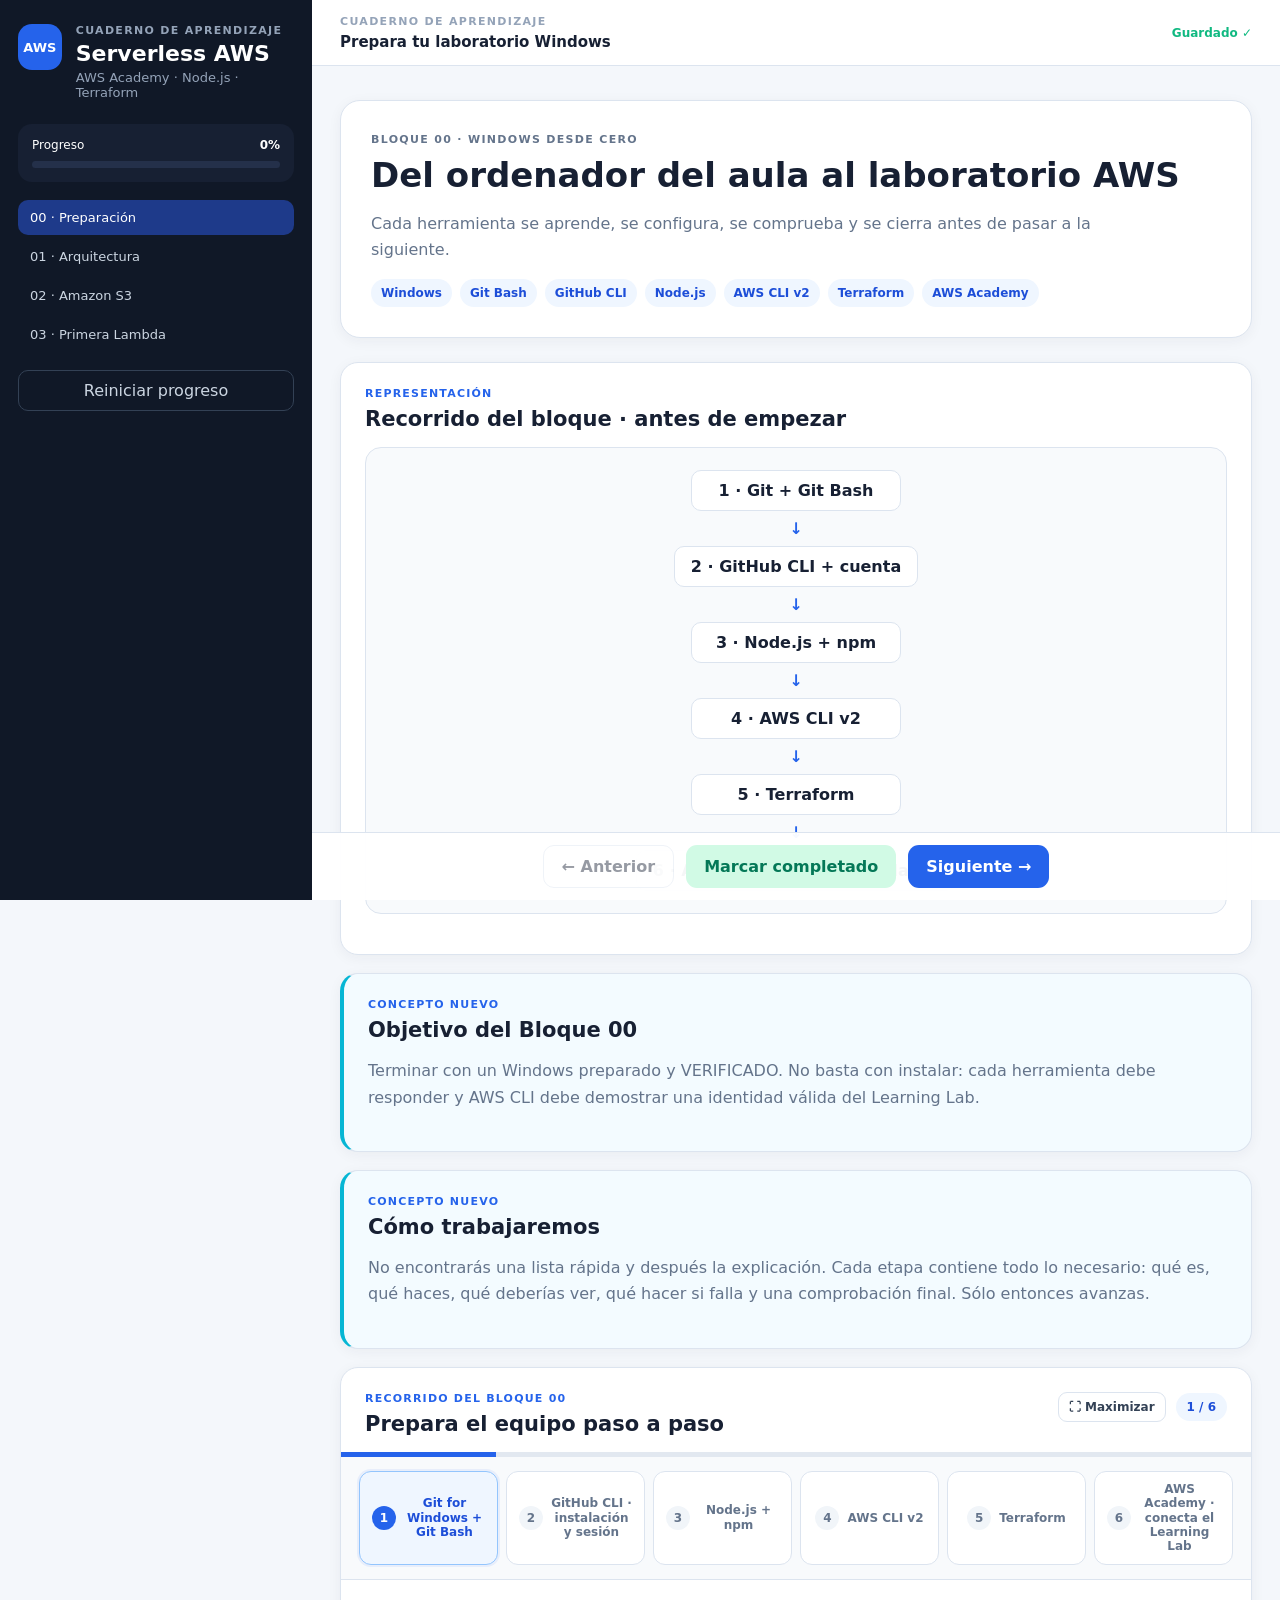
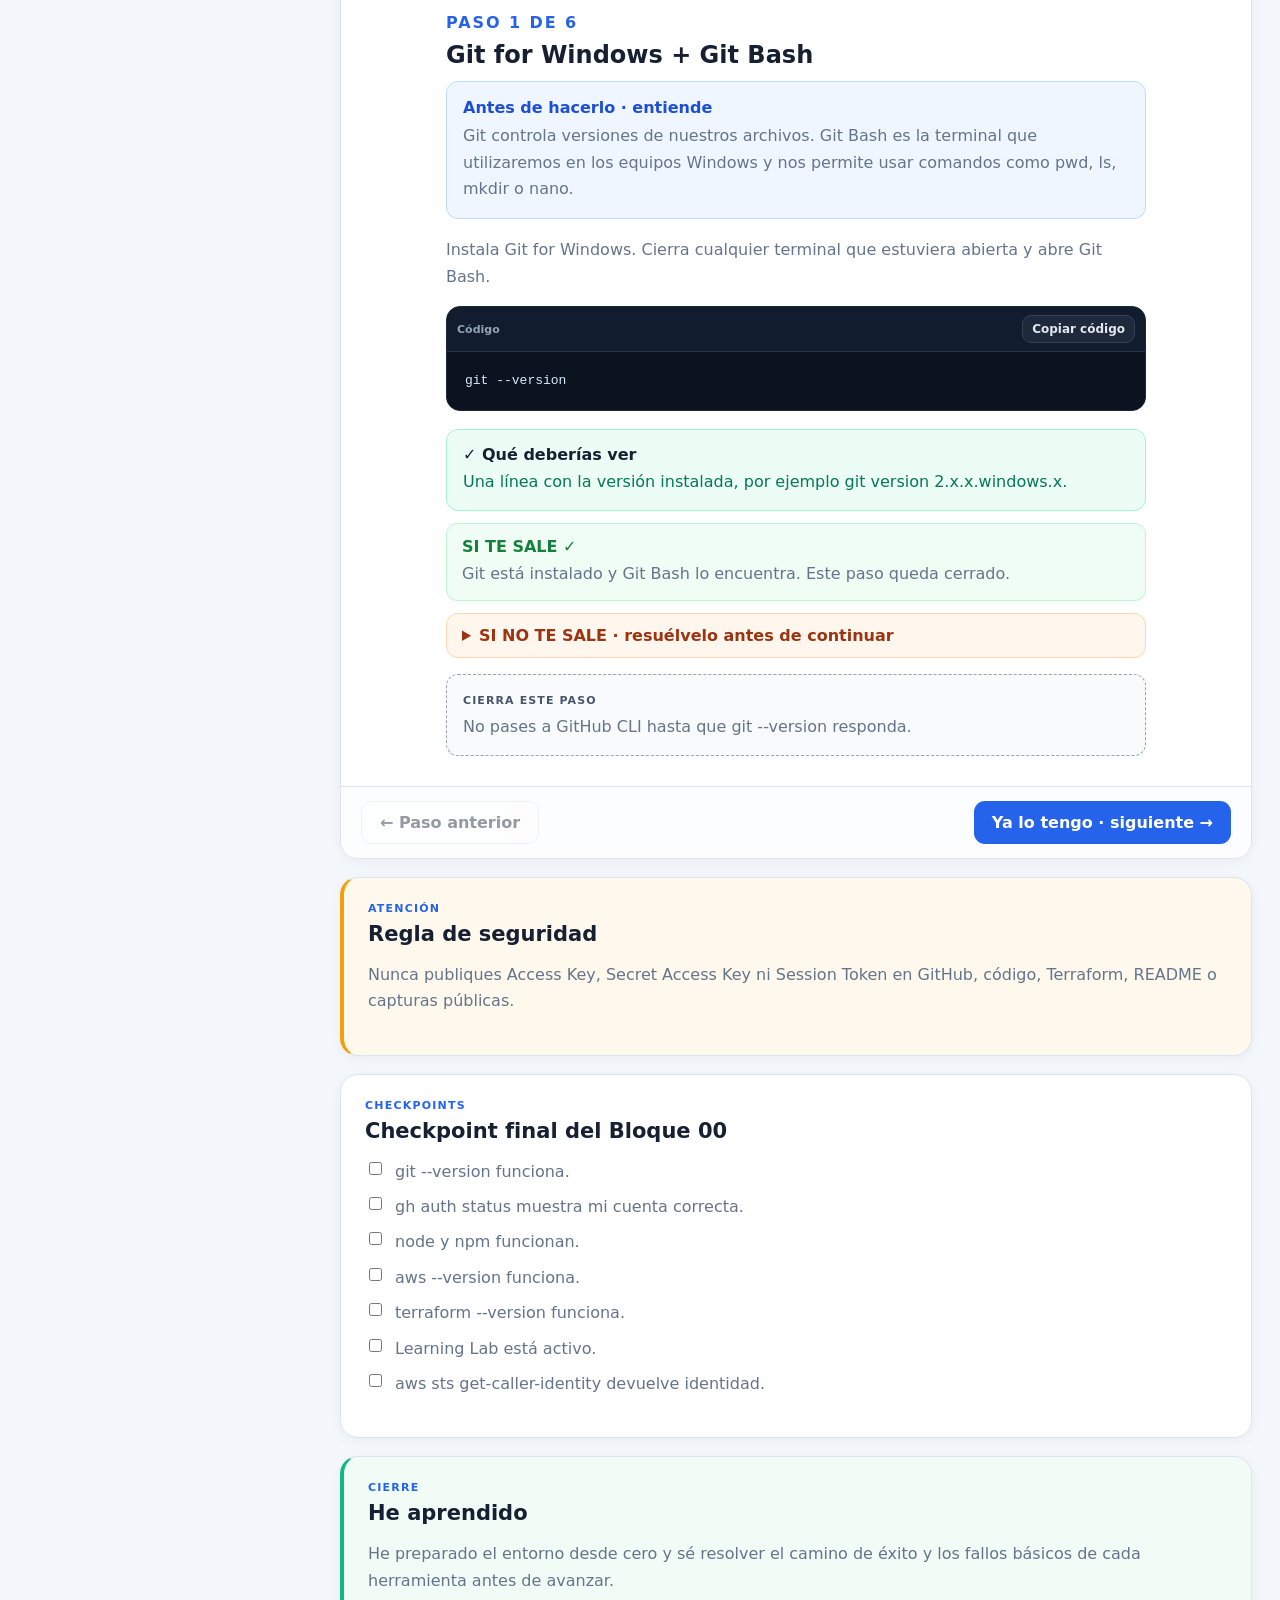
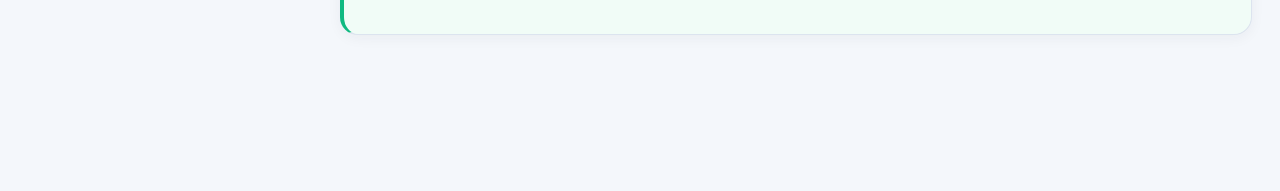
==== index.html @ bc3611fb "Carga bloque 04 API Gateway" ====
<!doctype html>
<html lang="es">
<head>
  <meta charset="utf-8">
  <meta name="viewport" content="width=device-width, initial-scale=1">
  <meta name="description" content="Cuaderno de aprendizaje AWS Serverless con AWS Academy, Node.js, AWS CLI y Terraform.">
  <title>Cuaderno AWS Serverless</title>
  <link rel="stylesheet" href="styles.css">
</head>
<body>
  <div class="app-shell">
    <aside class="sidebar" id="sidebar">
      <div class="brand">
        <div class="brand-badge">AWS</div>
        <div>
          <p class="eyebrow">CUADERNO DE APRENDIZAJE</p>
          <h1>Serverless AWS</h1>
          <p class="muted">AWS Academy · Node.js · Terraform</p>
        </div>
      </div>
      <section class="progress-card" aria-label="Progreso del cuaderno">
        <div class="progress-meta">
          <span>Progreso</span>
          <strong id="progressPercent">0%</strong>
        </div>
        <div class="progress-track">
          <div class="progress-fill" id="progressFill"></div>
        </div>
      </section>
      <nav class="lesson-nav" id="lessonNav" aria-label="Bloques del cuaderno"></nav>
      <button class="reset-btn" id="resetProgress" type="button">Reiniciar progreso</button>
    </aside>

    <div class="main-column">
      <header class="topbar">
        <button class="menu-btn" id="menuBtn" type="button" aria-label="Abrir menú">☰</button>
        <div>
          <p class="eyebrow">CUADERNO DE APRENDIZAJE</p>
          <strong id="currentTitle">Inicio</strong>
        </div>
        <span class="saved-state" id="savedState">Guardado ✓</span>
      </header>

      <main id="content" class="content" tabindex="-1"></main>

      <footer class="bottom-nav">
        <button id="prevBtn" class="btn secondary" type="button">← Anterior</button>
        <button id="completeBtn" class="btn success" type="button">✓ Completado</button>
        <button id="nextBtn" class="btn primary" type="button">Siguiente →</button>
      </footer>
    </div>
  </div>

  <div class="overlay" id="overlay" hidden></div>
  <script src="lessons/00-preparacion.js"></script>
  <script src="lessons/01-arquitectura.js"></script>
  <script src="lessons/02-s3.js"></script>
  <script src="lessons/03-lambda.js"></script>
  <script src="lessons/04-api-gateway.js"></script>
  <script src="data.js"></script>
  <script src="app.js"></script>
</body>
</html>
---- styles.css ----
:root{
  --primary:#2563EB;--secondary:#06B6D4;--success:#10B981;--warning:#F59E0B;
  --danger:#EF4444;--background:#F4F7FB;--surface:#FFFFFF;--sidebar:#101827;
  --sidebar-secondary:#172033;--text:#172033;--text-secondary:#64748B;
  --border:#DCE4EF;--code:#0B1220;--shadow:0 3px 14px rgba(30,41,59,.05);
}
*{box-sizing:border-box}
html{scroll-behavior:smooth}
body{margin:0;font-family:Inter,system-ui,-apple-system,BlinkMacSystemFont,"Segoe UI",sans-serif;background:var(--background);color:var(--text)}
button,input,select,textarea{font:inherit}
button:focus-visible,a:focus-visible{outline:3px solid rgba(37,99,235,.35);outline-offset:2px}
.app-shell{min-height:100vh;display:grid;grid-template-columns:312px 1fr}
.sidebar{position:fixed;inset:0 auto 0 0;width:312px;background:var(--sidebar);color:#fff;padding:24px 18px;overflow:auto;z-index:20}
.brand{display:flex;gap:14px;align-items:flex-start;margin-bottom:24px}
.brand-badge{width:46px;height:46px;border-radius:14px;background:var(--primary);display:grid;place-items:center;font-size:13px;font-weight:800}
.brand h1{font-size:22px;margin:2px 0 4px}
.eyebrow{margin:0 0 4px;font-size:11px;font-weight:800;letter-spacing:.12em;color:#94A3B8}
.muted{color:#94A3B8;font-size:13px;margin:0}
.progress-card{background:var(--sidebar-secondary);padding:14px;border-radius:14px;margin-bottom:18px}
.progress-meta{display:flex;justify-content:space-between;font-size:12px;margin-bottom:9px}
.progress-track{height:7px;background:#24304A;border-radius:999px;overflow:hidden}
.progress-fill{height:100%;width:0;background:var(--secondary);transition:width .2s ease}
.lesson-nav{display:grid;gap:4px}
.nav-item{border:0;background:transparent;color:#CBD5E1;text-align:left;width:100%;border-radius:10px;padding:10px 12px;cursor:pointer;font-size:13px}
.nav-item:hover{background:#17233A;color:#fff}
.nav-item.active{background:#1E3A8A;color:#fff}
.nav-item.completed::before{content:"✓ ";color:#6EE7B7;font-weight:800}
.reset-btn{width:100%;margin-top:18px;padding:10px;border-radius:10px;border:1px solid #334155;background:transparent;color:#CBD5E1;cursor:pointer}
.main-column{grid-column:2;min-width:0;padding-bottom:78px}
.topbar{position:sticky;top:0;z-index:10;height:66px;background:rgba(255,255,255,.94);backdrop-filter:blur(10px);border-bottom:1px solid var(--border);display:flex;align-items:center;justify-content:space-between;padding:0 28px}
.topbar strong{font-size:15px}.saved-state{font-size:12px;color:var(--success);font-weight:700}.menu-btn{display:none;border:0;background:transparent;font-size:24px}
.content{max-width:1040px;margin:0 auto;padding:34px 28px 60px}
.hero{background:var(--surface);border:1px solid var(--border);border-radius:20px;padding:30px;box-shadow:var(--shadow);margin-bottom:24px}
.hero h2{font-size:34px;line-height:1.1;margin:8px 0 12px}.hero p{max-width:760px;color:var(--text-secondary);line-height:1.65}
.chips{display:flex;gap:8px;flex-wrap:wrap;margin-top:16px}.chip{font-size:12px;font-weight:700;padding:7px 10px;border-radius:999px;background:#EFF6FF;color:#1D4ED8}
.grid{display:grid;grid-template-columns:repeat(2,minmax(0,1fr));gap:18px;margin:18px 0}
.card{background:var(--surface);border:1px solid var(--border);border-radius:18px;padding:24px;box-shadow:var(--shadow);margin:18px 0}
.card h3{margin:4px 0 12px;font-size:21px}.card p,.card li{color:var(--text-secondary);line-height:1.65}
.label{display:block;margin-bottom:7px;font-size:11px;letter-spacing:.11em;font-weight:800;color:var(--primary)}
.card.concept{border-left:4px solid var(--secondary);background:#F3FBFF}.card.warning{border-left:4px solid var(--warning);background:#FFF9ED}.card.success{border-left:4px solid var(--success);background:#F1FCF7}
.card.dark{background:var(--code);color:#DBEAFE;border-color:#1E293B}.card.dark p,.card.dark li{color:#CBD5E1}
.flow{display:grid;gap:8px;place-items:center;background:#F8FAFC;border:1px solid var(--border);border-radius:16px;padding:22px;margin:16px 0;text-align:center}
.flow-box{background:white;border:1px solid var(--border);padding:10px 16px;border-radius:10px;font-weight:700;min-width:210px}.flow-arrow{color:var(--primary);font-weight:900}
pre{margin:12px 0 0;padding:18px;border-radius:14px;background:var(--code);color:#DBEAFE;overflow-x:auto;font:13px/1.65 ui-monospace,SFMono-Regular,Menlo,Monaco,Consolas,monospace}
code{font-family:ui-monospace,SFMono-Regular,Menlo,Monaco,Consolas,monospace}
.table-wrap{overflow-x:auto}table{width:100%;border-collapse:collapse;background:#fff}th,td{padding:12px 14px;border-bottom:1px solid var(--border);text-align:left;font-size:14px}th{background:#F8FAFC}
.checklist{display:grid;gap:9px;padding:0;list-style:none}.checklist label{display:flex;gap:10px;align-items:flex-start;cursor:pointer}
.quiz-option{width:100%;text-align:left;border:1px solid var(--border);background:white;border-radius:12px;padding:12px 14px;margin:6px 0;cursor:pointer}
.quiz-option.correct{border-color:var(--success);background:#ECFDF5}.quiz-option.incorrect{border-color:var(--danger);background:#FEF2F2}.quiz-feedback{margin-top:10px;font-size:14px;font-weight:700}
.bottom-nav{position:fixed;left:312px;right:0;bottom:0;z-index:12;background:rgba(255,255,255,.96);border-top:1px solid var(--border);padding:12px 28px;display:flex;justify-content:center;gap:12px}
.btn{border:0;border-radius:11px;padding:11px 18px;font-weight:800;cursor:pointer}.btn.primary{background:var(--primary);color:white}.btn.secondary{background:white;border:1px solid var(--border);color:var(--text)}.btn.success{background:#D1FAE5;color:#047857}.btn:disabled{opacity:.45;cursor:not-allowed}
.overlay{position:fixed;inset:0;background:rgba(15,23,42,.45);z-index:15}
@media (max-width:900px){.app-shell{display:block}.sidebar{transform:translateX(-100%);transition:transform .2s ease}.sidebar.open{transform:translateX(0)}.main-column{padding-left:0}.menu-btn{display:block}.bottom-nav{left:0}.grid{grid-template-columns:1fr}}
@media (max-width:600px){.content{padding:24px 16px 74px}.topbar{padding:0 16px}.hero{padding:22px}.hero h2{font-size:28px}.card{padding:20px}.bottom-nav{padding:10px;gap:8px}.btn{padding:10px 12px;font-size:13px}}
.steps-list{list-style:none;padding:0;margin:18px 0 0;display:grid;gap:14px}
.steps-list li{display:grid;grid-template-columns:36px 1fr;gap:12px;align-items:start;padding:14px;border:1px solid var(--border);border-radius:13px;background:#F8FAFC}
.step-number{width:30px;height:30px;border-radius:50%;display:grid;place-items:center;background:#DBEAFE;color:#1D4ED8;font-weight:900}
.steps-list strong{display:block;margin:3px 0 5px}
.steps-list p{margin:0!important}

.tabs-card{padding-bottom:20px}
.tab-list{display:flex;gap:8px;overflow-x:auto;padding:4px 0 12px;border-bottom:1px solid var(--border);scrollbar-width:thin}
.tab-btn{white-space:nowrap;border:1px solid var(--border);background:#F8FAFC;color:var(--text-secondary);border-radius:10px;padding:9px 13px;font-weight:800;font-size:13px;cursor:pointer}
.tab-btn.active{background:#DBEAFE;border-color:#93C5FD;color:#1D4ED8}
.tab-panel{padding-top:14px}
.tab-content{display:none}
.tab-content.active{display:block}
.inline-note{margin-top:14px;padding:13px 15px;border-radius:11px;background:#FFF7ED;border:1px solid #FED7AA;color:#9A3412;font-size:14px;line-height:1.55}

.wizard-card{overflow:hidden;padding:0}
.wizard-head{display:flex;justify-content:space-between;align-items:flex-start;gap:20px;padding:24px 24px 16px}
.wizard-head h3{margin-bottom:0}.wizard-head>strong{background:#EFF6FF;color:#1D4ED8;border-radius:999px;padding:7px 11px;font-size:12px;white-space:nowrap}
.wizard-progress{height:5px;background:#E2E8F0}.wizard-progress span{display:block;height:100%;background:var(--primary);transition:width .2s ease}
.wizard-stage{display:grid;grid-template-columns:62px 1fr;min-height:330px}
.wizard-rail{background:#F8FAFC;border-right:1px solid var(--border);padding:20px 0;display:flex;flex-direction:column;align-items:center;gap:10px}
.wizard-dot{width:32px;height:32px;border-radius:50%;border:1px solid #CBD5E1;background:white;color:#64748B;font-weight:900;cursor:pointer}
.wizard-dot.active{background:var(--primary);border-color:var(--primary);color:white;box-shadow:0 0 0 4px #DBEAFE}
.wizard-dot.done{background:#D1FAE5;border-color:#6EE7B7;color:#047857}
.wizard-main{padding:30px;max-width:760px}.wizard-kicker{margin:0 0 5px!important;font-size:11px;font-weight:900;letter-spacing:.12em;color:var(--primary)!important}
.wizard-main h4{font-size:24px;margin:0 0 12px}.wizard-main>p{font-size:16px}
.expected-box{margin-top:18px;padding:15px 16px;border:1px solid #A7F3D0;background:#ECFDF5;border-radius:12px}.expected-box p{margin:5px 0 0!important;color:#047857!important}
.help-box{margin-top:12px;border:1px solid #FED7AA;background:#FFF7ED;border-radius:12px;padding:12px 15px}.help-box summary{cursor:pointer;font-weight:800;color:#9A3412}.help-box p{margin-bottom:0!important}
.wizard-actions{border-top:1px solid var(--border);padding:14px 20px;display:flex;justify-content:space-between;gap:12px;background:#FCFDFE}
@media(max-width:600px){.wizard-stage{grid-template-columns:1fr}.wizard-rail{border-right:0;border-bottom:1px solid var(--border);flex-direction:row;overflow-x:auto;padding:12px}.wizard-main{padding:22px}.wizard-actions{flex-wrap:wrap}}

.learn-box{margin-bottom:18px;padding:16px;border-radius:12px;background:#EFF6FF;border:1px solid #BFDBFE}.learn-box strong{color:#1D4ED8}.learn-box p{margin:6px 0 0!important}
.success-path{margin-top:12px;padding:13px 15px;border-radius:11px;background:#F0FDF4;border:1px solid #BBF7D0}.success-path strong{color:#15803D}.success-path p{margin:5px 0 0!important}
.step-check{margin-top:16px;padding:14px 16px;border-radius:12px;background:#F8FAFC;border:1px dashed #94A3B8}.step-check strong{font-size:11px;letter-spacing:.1em;color:#475569}.step-check p{margin:6px 0 0!important}
.diagnostic-list{margin:12px 0 0;padding-left:22px}.diagnostic-list li{margin:10px 0;color:#9A3412}.diagnostic-list strong{display:block}.diagnostic-list span{display:block;margin-top:3px;line-height:1.5}

/* Wizard horizontal: los pasos son navegación, no una columna lateral */
.wizard-tabs{display:flex;gap:8px;padding:14px 18px;background:#F8FAFC;border-bottom:1px solid var(--border);overflow-x:auto;scroll-snap-type:x proximity}
.wizard-tab{min-width:132px;flex:1;display:flex;align-items:center;justify-content:center;gap:8px;border:1px solid var(--border);background:#fff;color:#64748B;border-radius:12px;padding:10px 12px;font-weight:800;font-size:12px;cursor:pointer;scroll-snap-align:start}
.wizard-tab-index{width:24px;height:24px;flex:0 0 24px;border-radius:50%;display:grid;place-items:center;background:#F1F5F9;color:#64748B}
.wizard-tab.active{border-color:#93C5FD;background:#EFF6FF;color:#1D4ED8;box-shadow:0 0 0 2px rgba(37,99,235,.08)}
.wizard-tab.active .wizard-tab-index{background:var(--primary);color:#fff}
.wizard-tab.done{border-color:#A7F3D0;background:#F0FDF4;color:#047857}
.wizard-tab.done .wizard-tab-index{background:#10B981;color:#fff}
.wizard-tab-label{line-height:1.2}
.wizard-stage{display:block;min-height:330px}
.wizard-main{margin:0 auto}
.wizard-rail{display:none!important}
@media(max-width:760px){
  .wizard-tabs{justify-content:flex-start}
  .wizard-tab{min-width:150px;flex:0 0 auto}
  .wizard-stage{display:block}
}

/* Paneles de aprendizaje expandibles */
.panel-heading{display:flex;justify-content:space-between;align-items:flex-start;gap:18px}
.panel-heading h3{margin-bottom:12px}
.panel-actions{display:flex;gap:8px;flex:0 0 auto}
.panel-action-btn,.copy-code-btn{border:1px solid var(--border);background:#fff;color:#334155;border-radius:9px;padding:7px 10px;font-size:12px;font-weight:800;cursor:pointer}
.panel-action-btn:hover,.copy-code-btn:hover{background:#F8FAFC}
.wizard-head-actions{display:flex;align-items:center;gap:10px}
.wizard-head-actions>strong{background:#EFF6FF;color:#1D4ED8;border-radius:999px;padding:7px 11px;font-size:12px;white-space:nowrap}
.panel-maximized{position:fixed!important;inset:12px!important;z-index:1000!important;margin:0!important;max-width:none!important;overflow:auto!important;background:var(--surface)!important;box-shadow:0 24px 80px rgba(15,23,42,.28)!important;border-radius:18px!important}
.panel-maximized .panel-heading,.panel-maximized .wizard-head{position:sticky;top:0;z-index:4;background:rgba(255,255,255,.97);backdrop-filter:blur(10px)}
.panel-maximized .tab-list,.panel-maximized .wizard-tabs{position:sticky;top:82px;z-index:3;background:#F8FAFC}
body.panel-open{overflow:hidden}
.code-shell{position:relative;margin:12px 0 0;border-radius:14px;overflow:hidden;background:var(--code);border:1px solid #1E293B}
.code-shell pre{margin:0!important;border-radius:0!important;border:0!important}
.code-toolbar{display:flex;align-items:center;justify-content:space-between;padding:8px 10px;background:#111C2F;border-bottom:1px solid #26344D;color:#94A3B8;font-size:11px;font-weight:800}
.copy-code-btn{background:#1E293B;border-color:#334155;color:#E2E8F0;padding:6px 9px}
.copy-code-btn:hover{background:#334155}
@media(max-width:600px){
  .panel-maximized{inset:4px!important;border-radius:12px!important}
  .panel-heading,.wizard-head{gap:10px}
  .panel-action-btn{padding:7px 8px}
  .wizard-head-actions{flex-direction:column;align-items:flex-end}
}

.console-map>p{color:var(--text-secondary);line-height:1.6}
.console-window{margin-top:16px;border:1px solid #CBD5E1;border-radius:14px;overflow:hidden;background:#fff}
.console-top{padding:12px 16px;background:#111827;color:#E5E7EB;font-size:13px;font-weight:800}.console-top span{color:#F59E0B;margin:0 7px}
.console-body{display:grid;grid-template-columns:repeat(auto-fit,minmax(180px,1fr));gap:10px;padding:16px;background:#F8FAFC}
.console-area{display:flex;gap:10px;padding:14px;border:1px solid #E2E8F0;border-radius:11px;background:white}
.console-area>span{width:25px;height:25px;flex:0 0 25px;border-radius:50%;display:grid;place-items:center;background:#E2E8F0;font-weight:900;font-size:12px}
.console-area strong{display:block;font-size:13px}.console-area small{display:block;margin-top:4px;color:#64748B;line-height:1.4}
.console-area.active{border-color:#93C5FD;background:#EFF6FF}.console-area.active>span{background:#2563EB;color:white}

.code-learning{border-left:4px solid #2563EB}.code-intro{color:var(--text-secondary);line-height:1.65}
.pedagogical-code pre code{display:block}.code-line{display:block;min-height:1.65em;white-space:pre}
.code-line.code-comment{color:#7DD3FC;font-style:italic}
.pedagogical-code .code-toolbar span{color:#CBD5E1;font-family:ui-monospace,SFMono-Regular,Menlo,Monaco,Consolas,monospace}
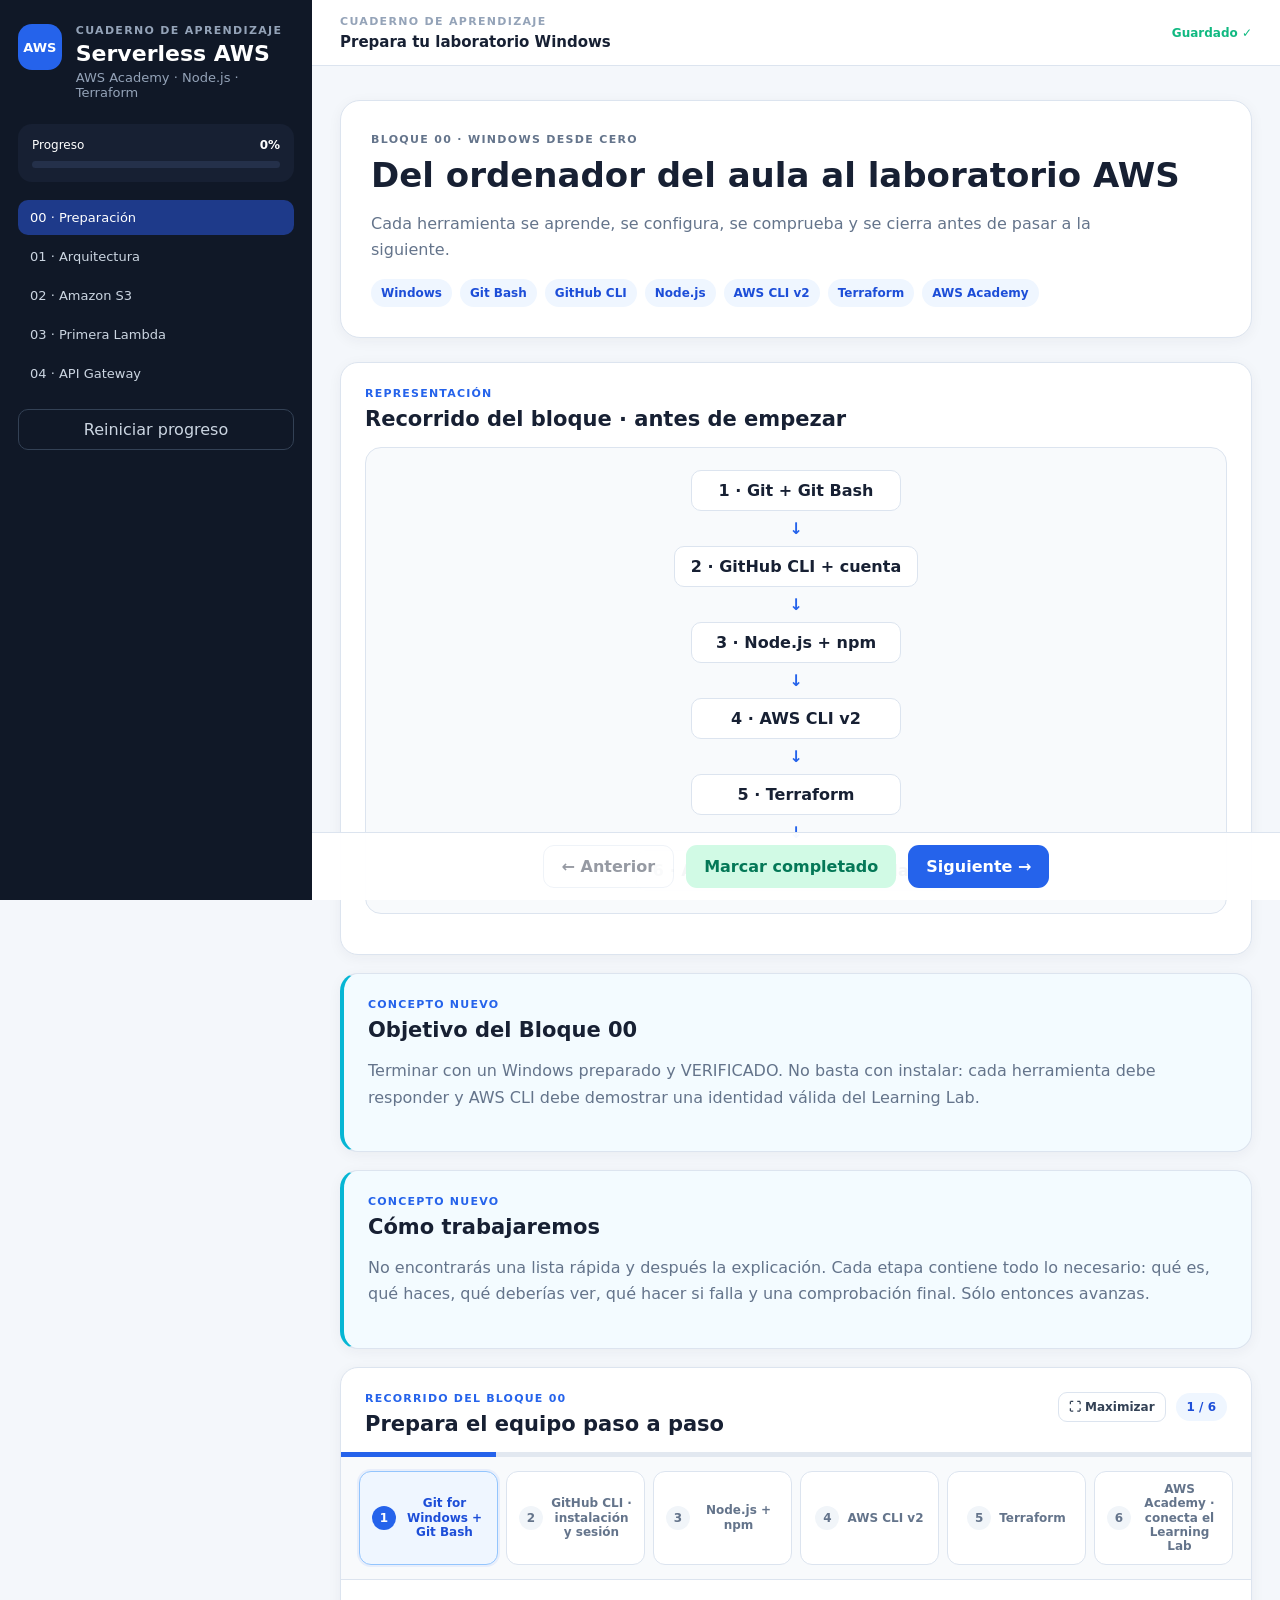
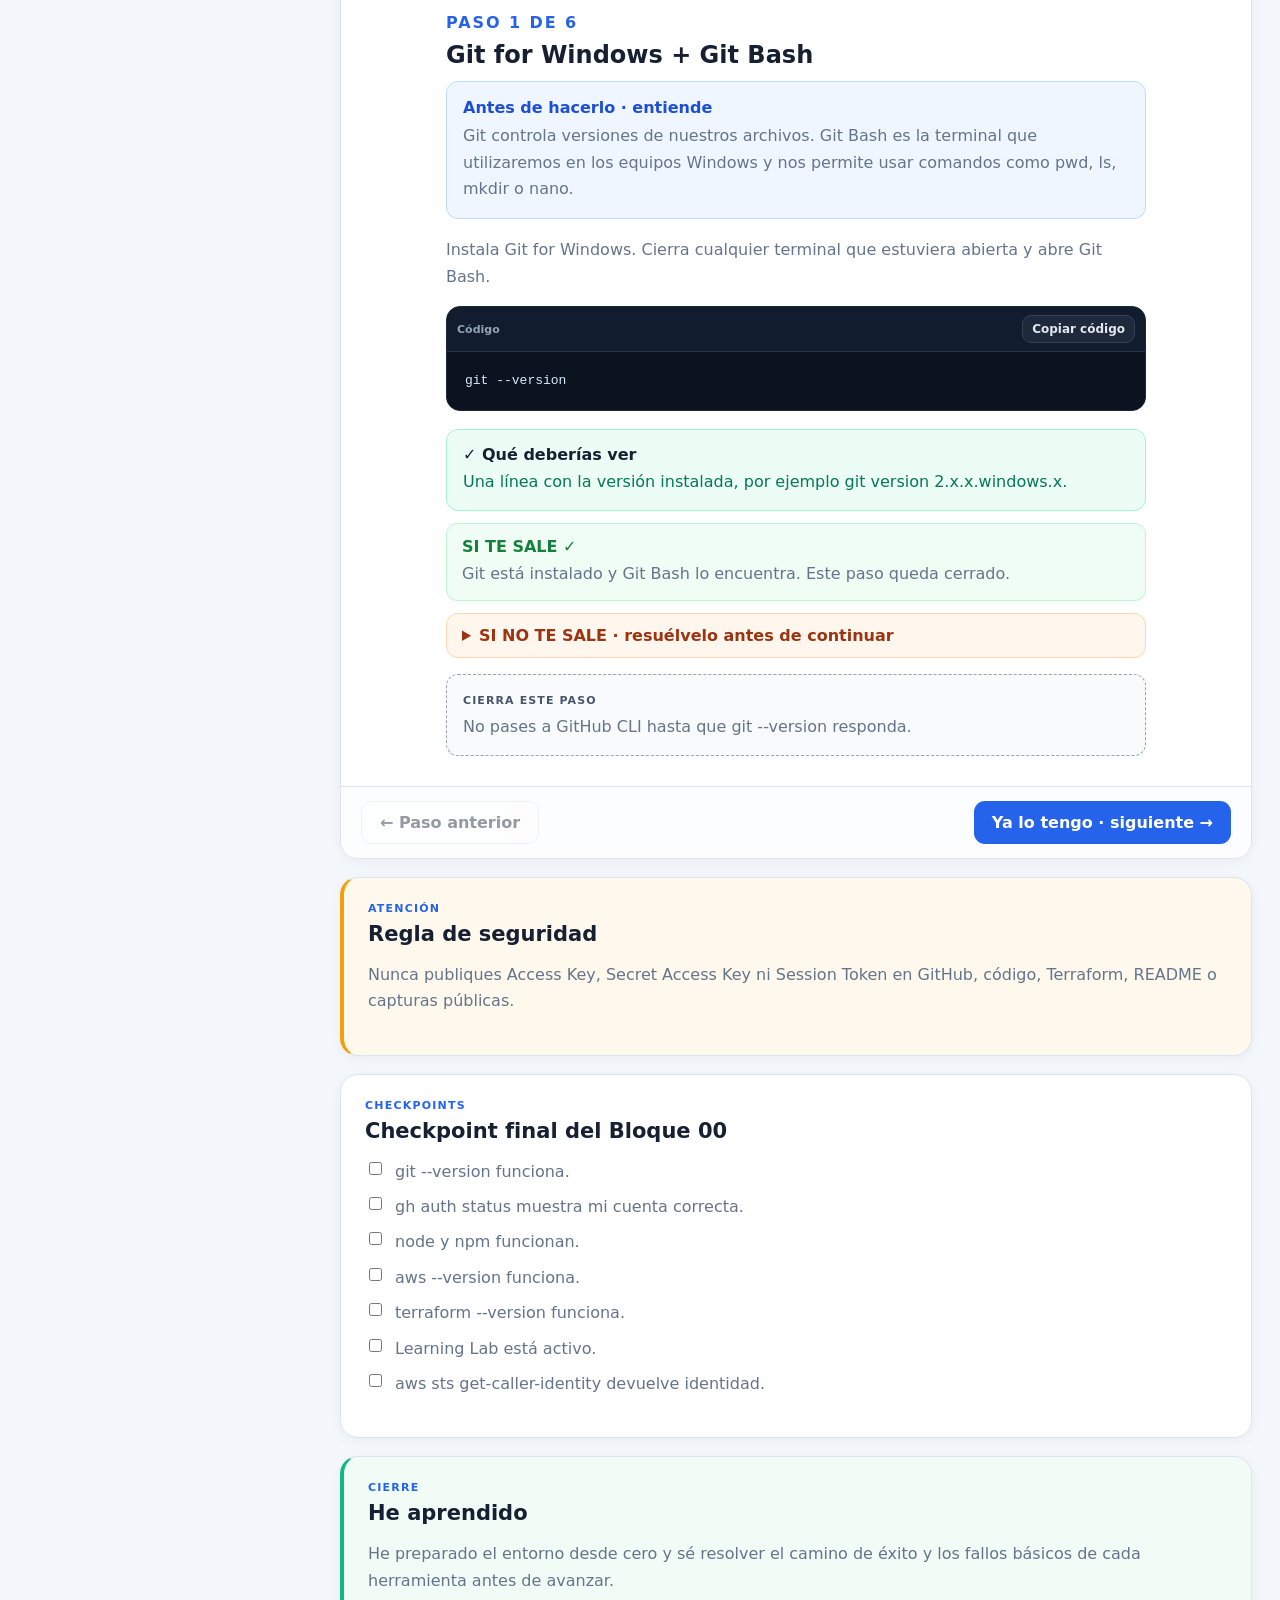
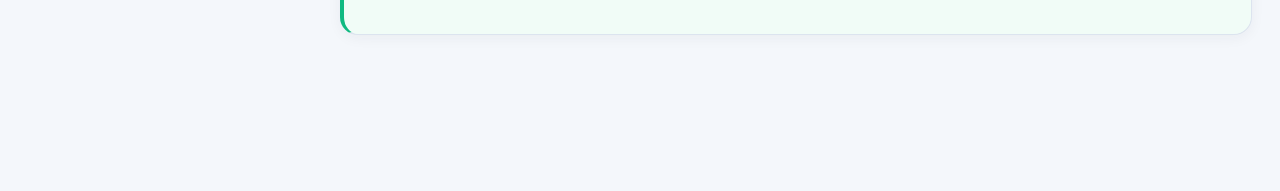
==== commit 9030d9e7: "Carga bloque 05 frontend API" ====
--- a/index.html
+++ b/index.html
@@ -57,6 +57,7 @@
   <script src="lessons/02-s3.js"></script>
   <script src="lessons/03-lambda.js"></script>
   <script src="lessons/04-api-gateway.js"></script>
+  <script src="lessons/05-frontend-api.js"></script>
   <script src="data.js"></script>
   <script src="app.js"></script>
 </body>
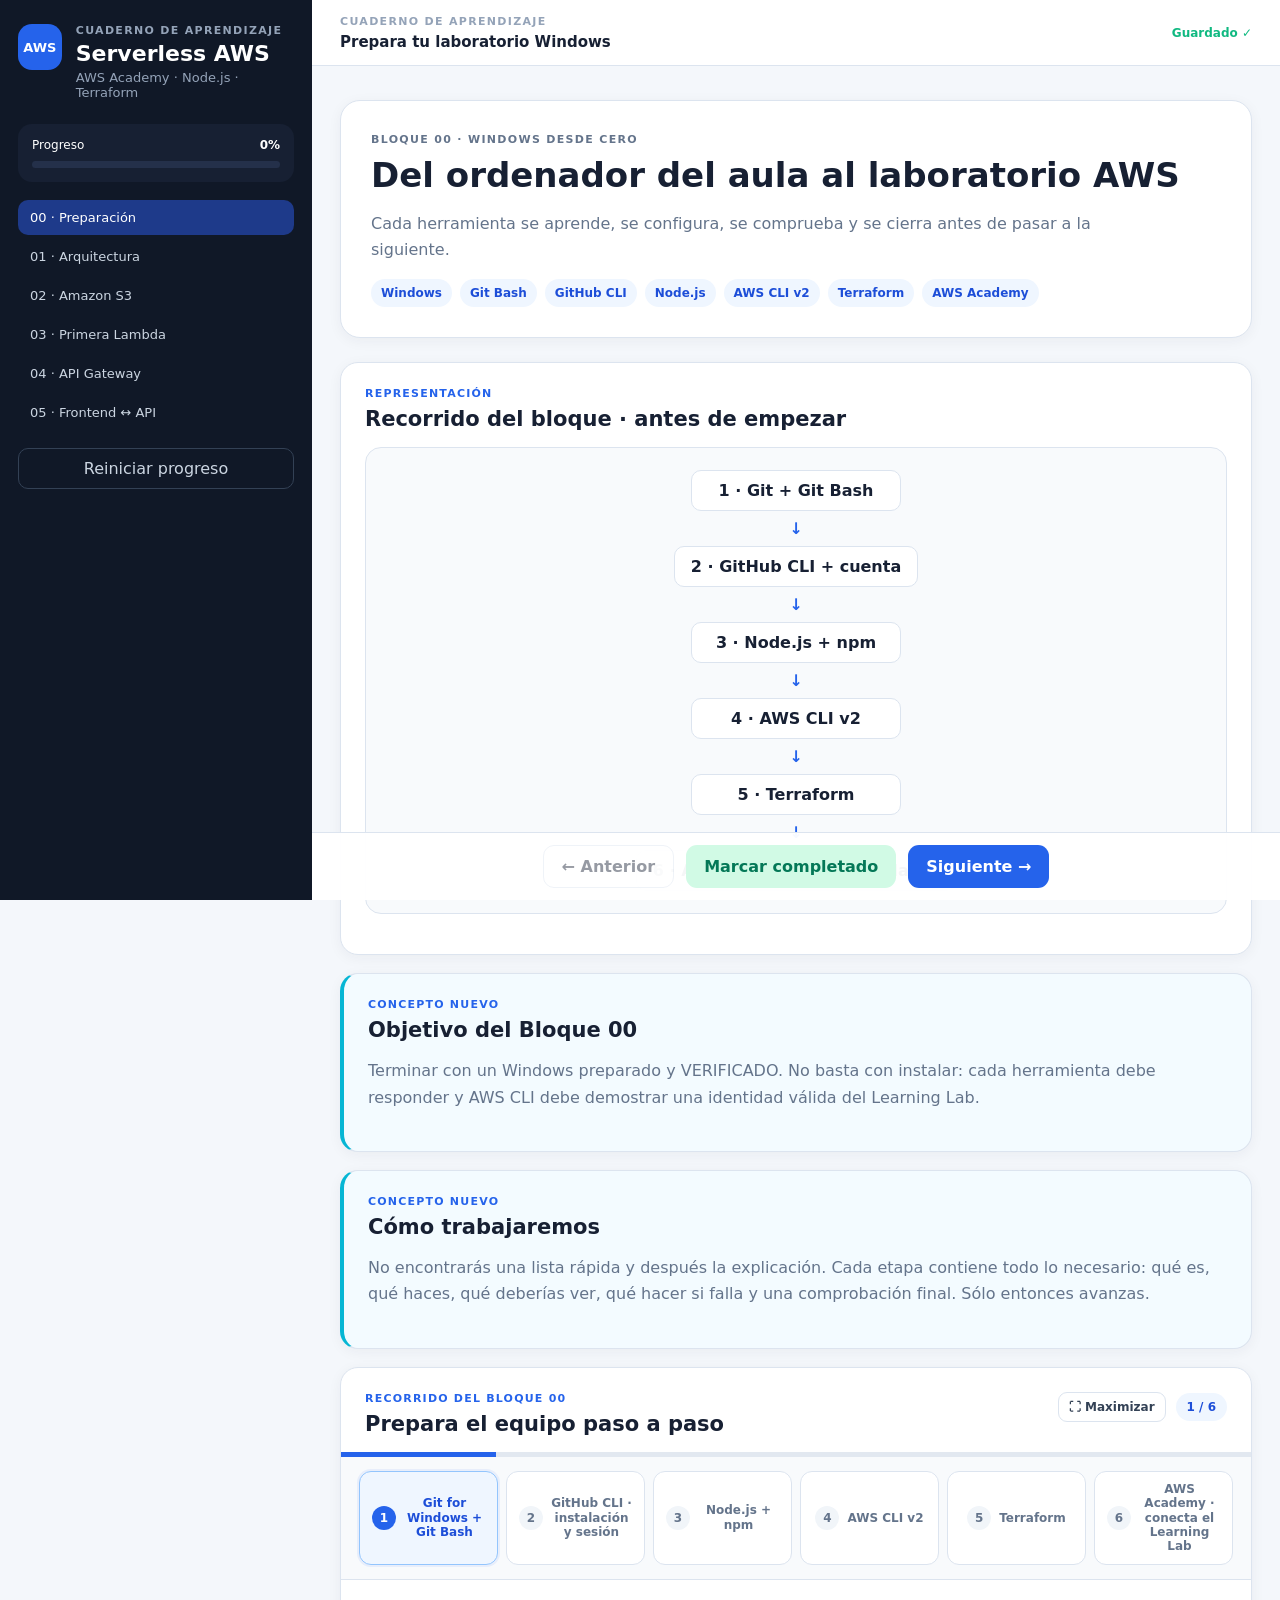
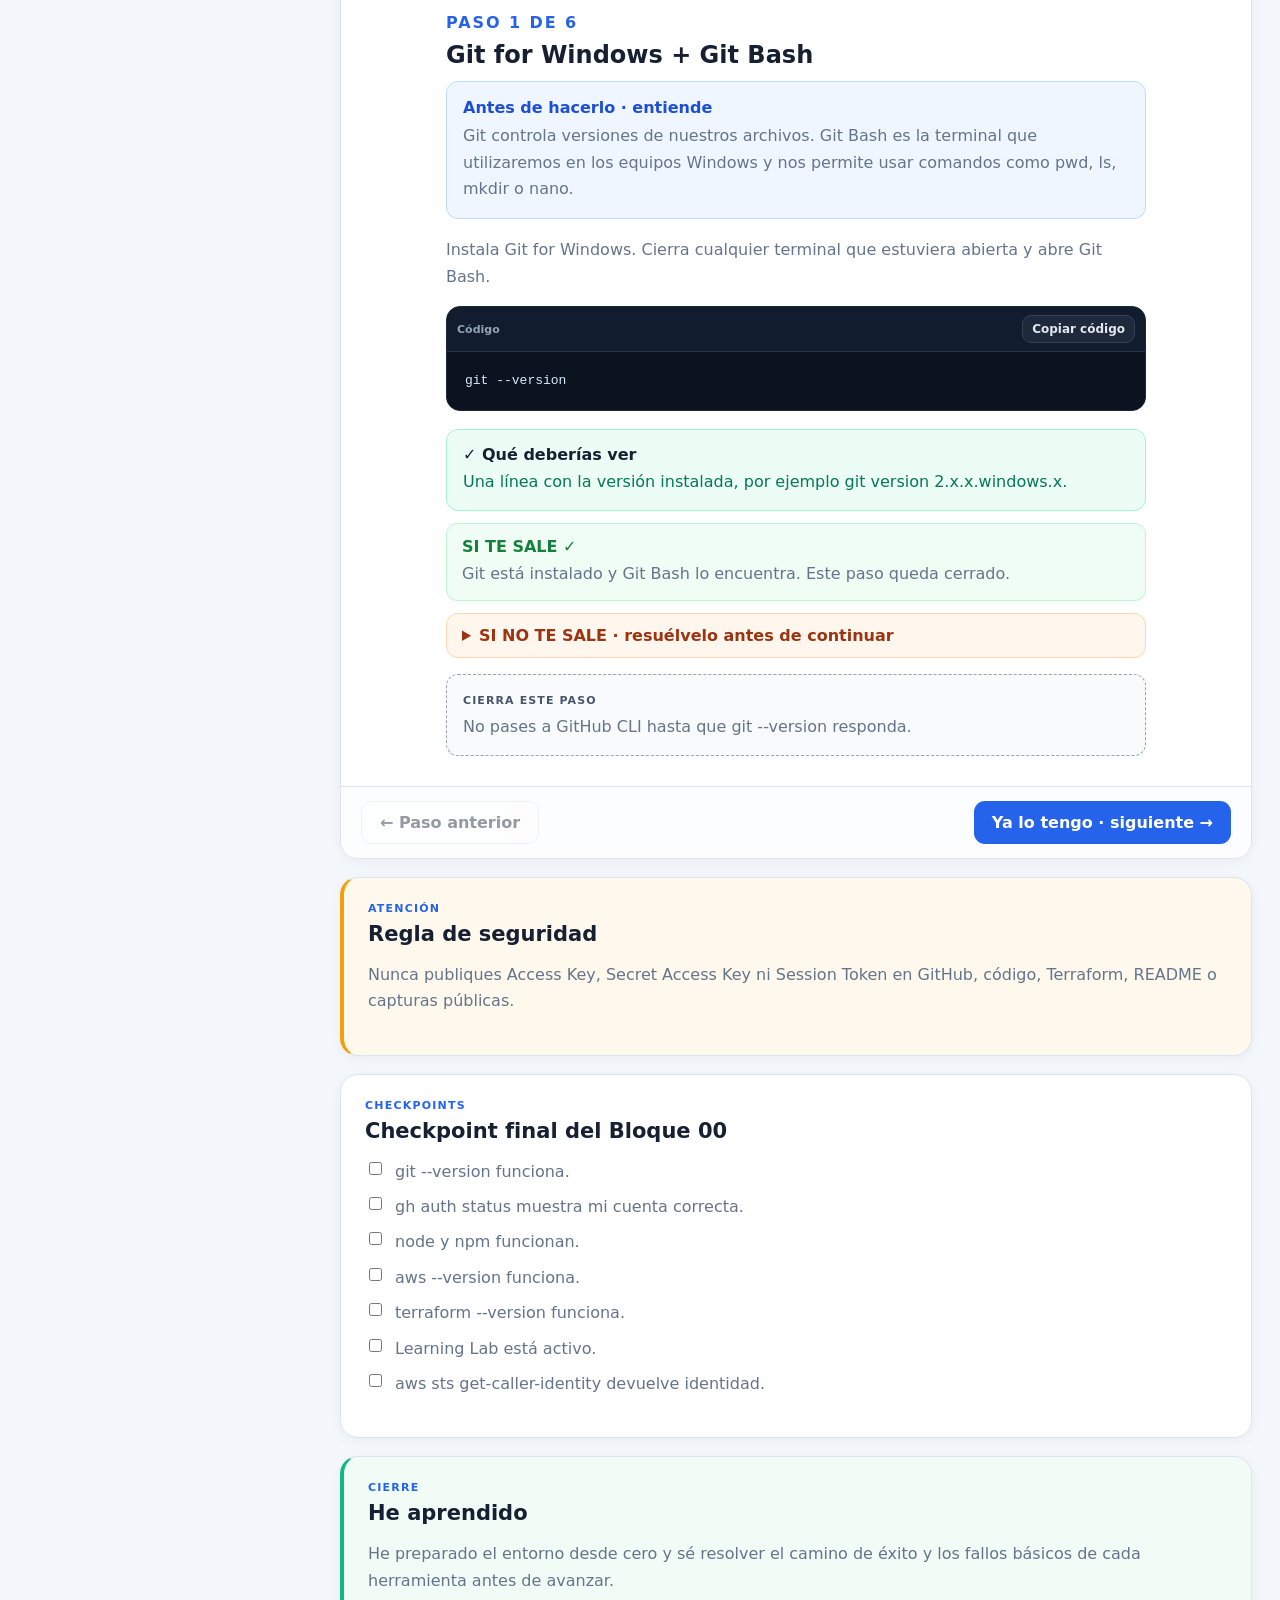
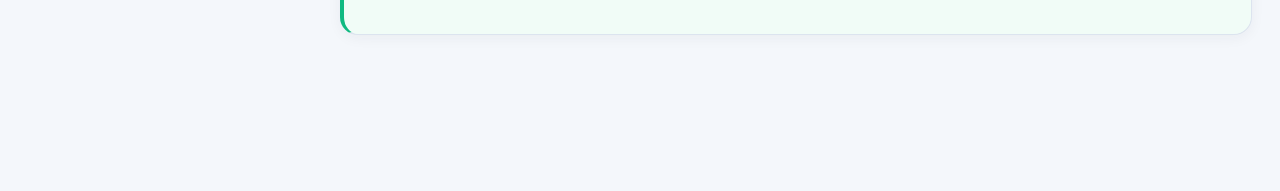
==== commit 38046c71: "Carga bloque 06 DynamoDB" ====
--- a/index.html
+++ b/index.html
@@ -58,6 +58,7 @@
   <script src="lessons/03-lambda.js"></script>
   <script src="lessons/04-api-gateway.js"></script>
   <script src="lessons/05-frontend-api.js"></script>
+  <script src="lessons/06-dynamodb.js"></script>
   <script src="data.js"></script>
   <script src="app.js"></script>
 </body>
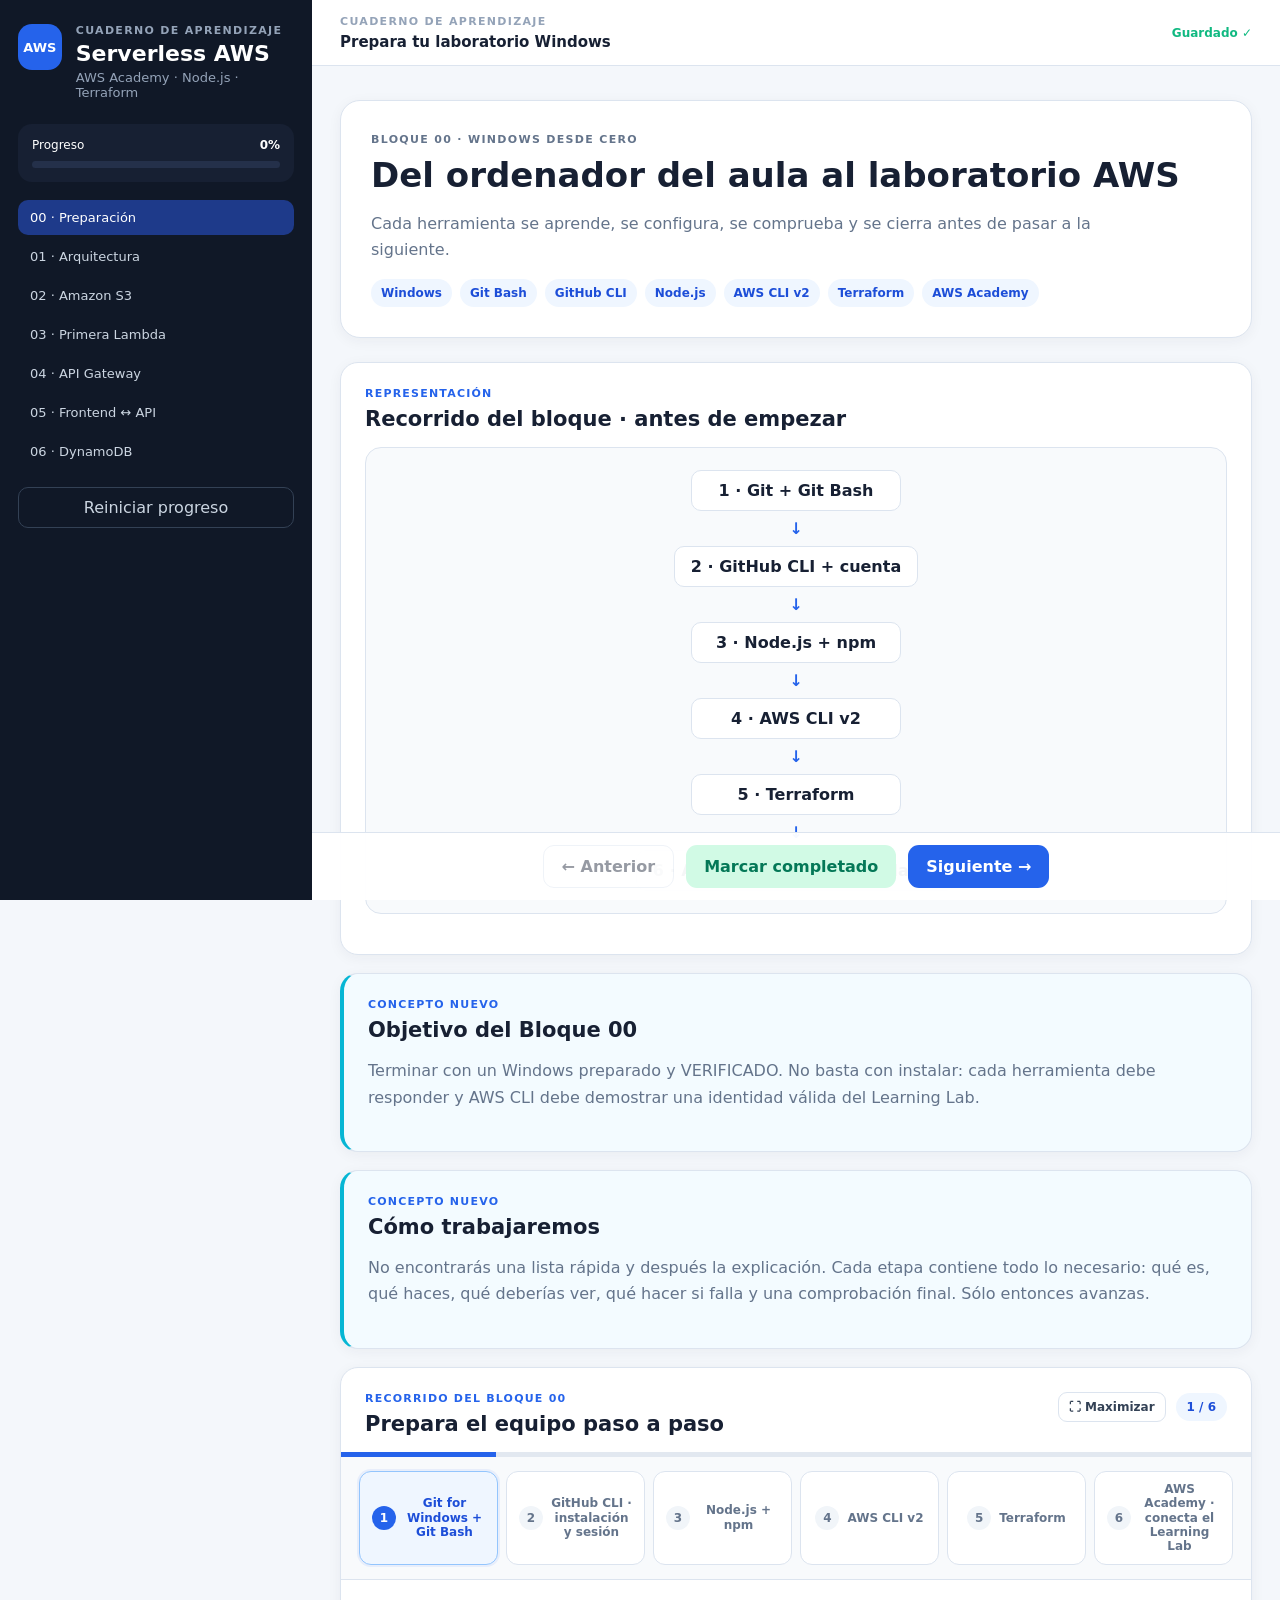
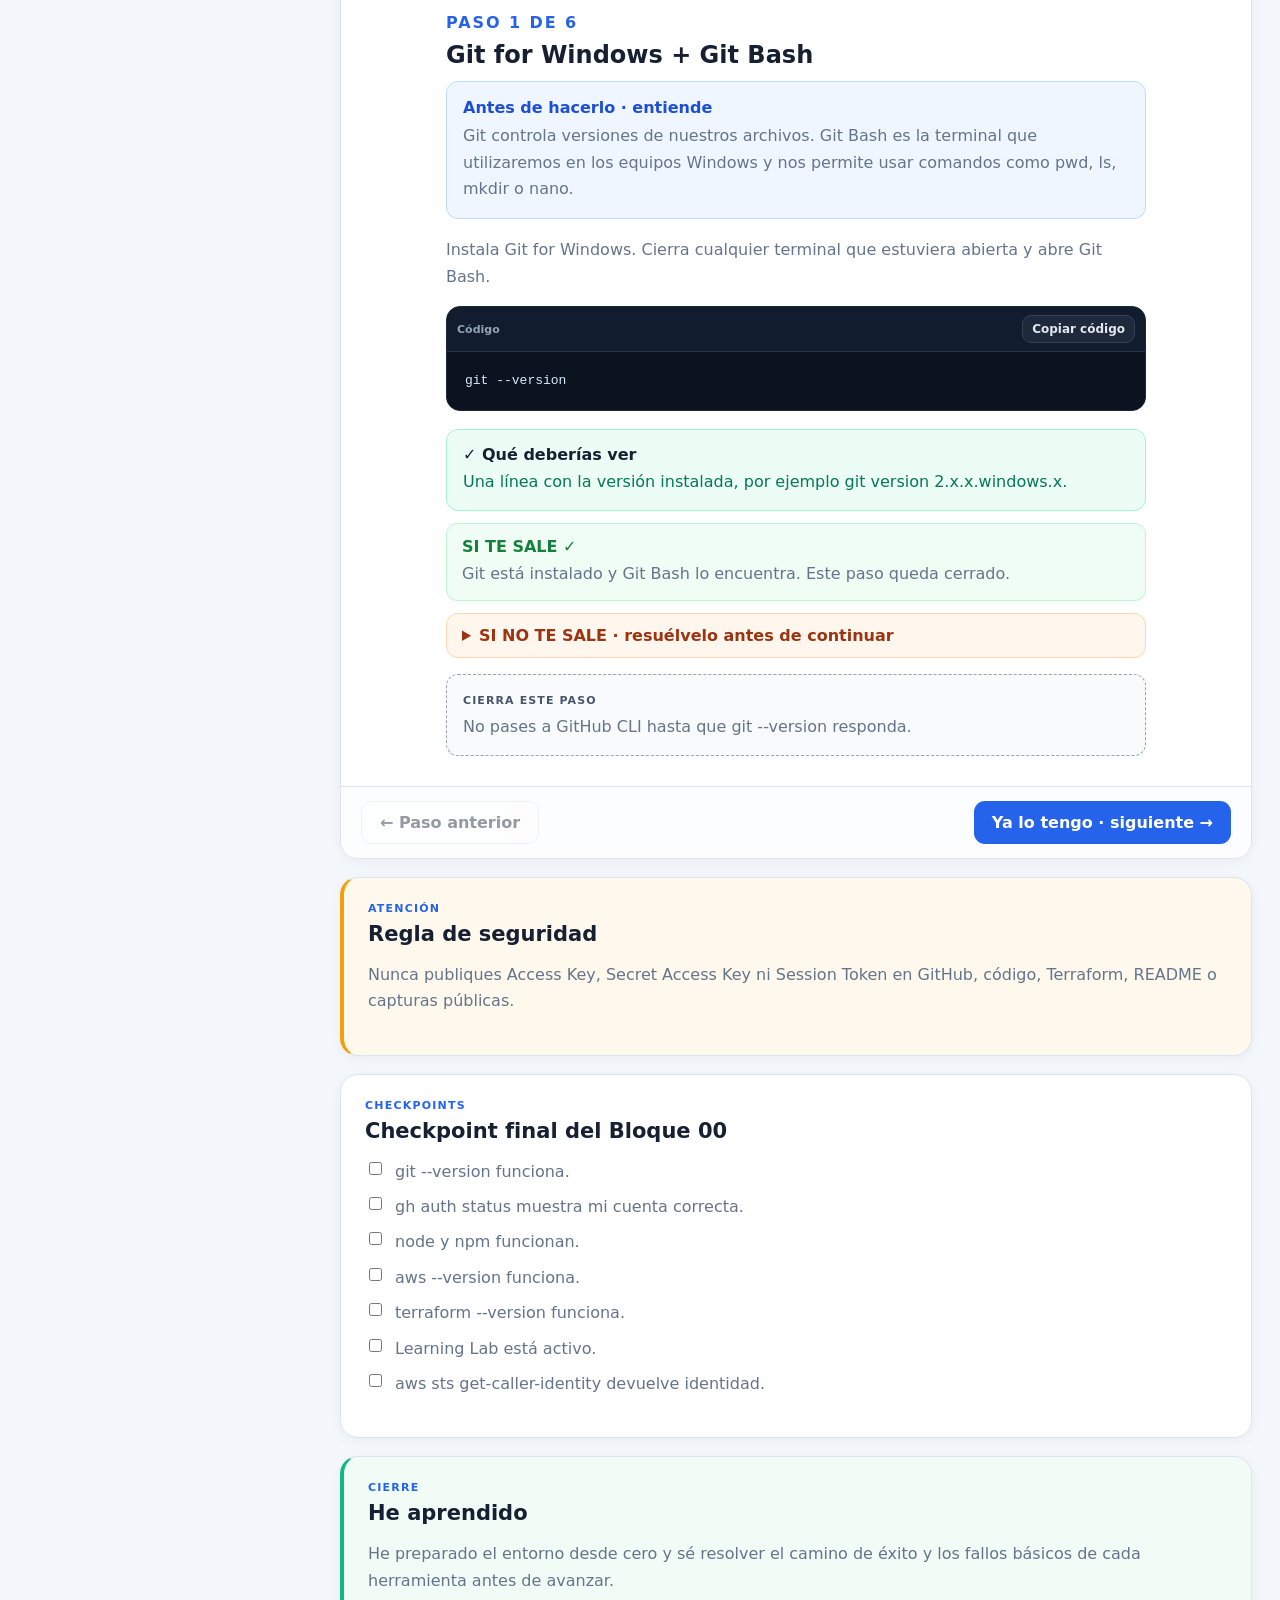
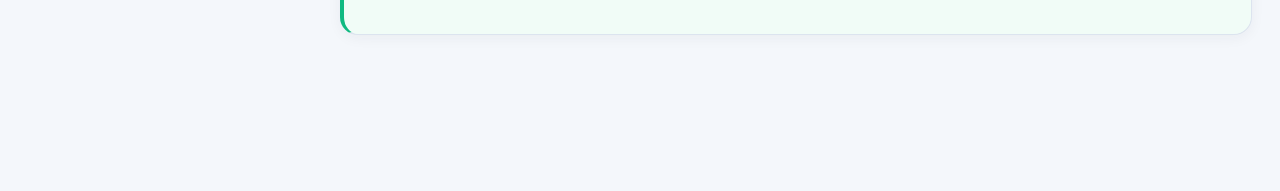
==== commit fa1266c2: "Carga bloque 07 Lambda DynamoDB" ====
--- a/index.html
+++ b/index.html
@@ -59,6 +59,7 @@
   <script src="lessons/04-api-gateway.js"></script>
   <script src="lessons/05-frontend-api.js"></script>
   <script src="lessons/06-dynamodb.js"></script>
+  <script src="lessons/07-lambda-dynamodb.js"></script>
   <script src="data.js"></script>
   <script src="app.js"></script>
 </body>
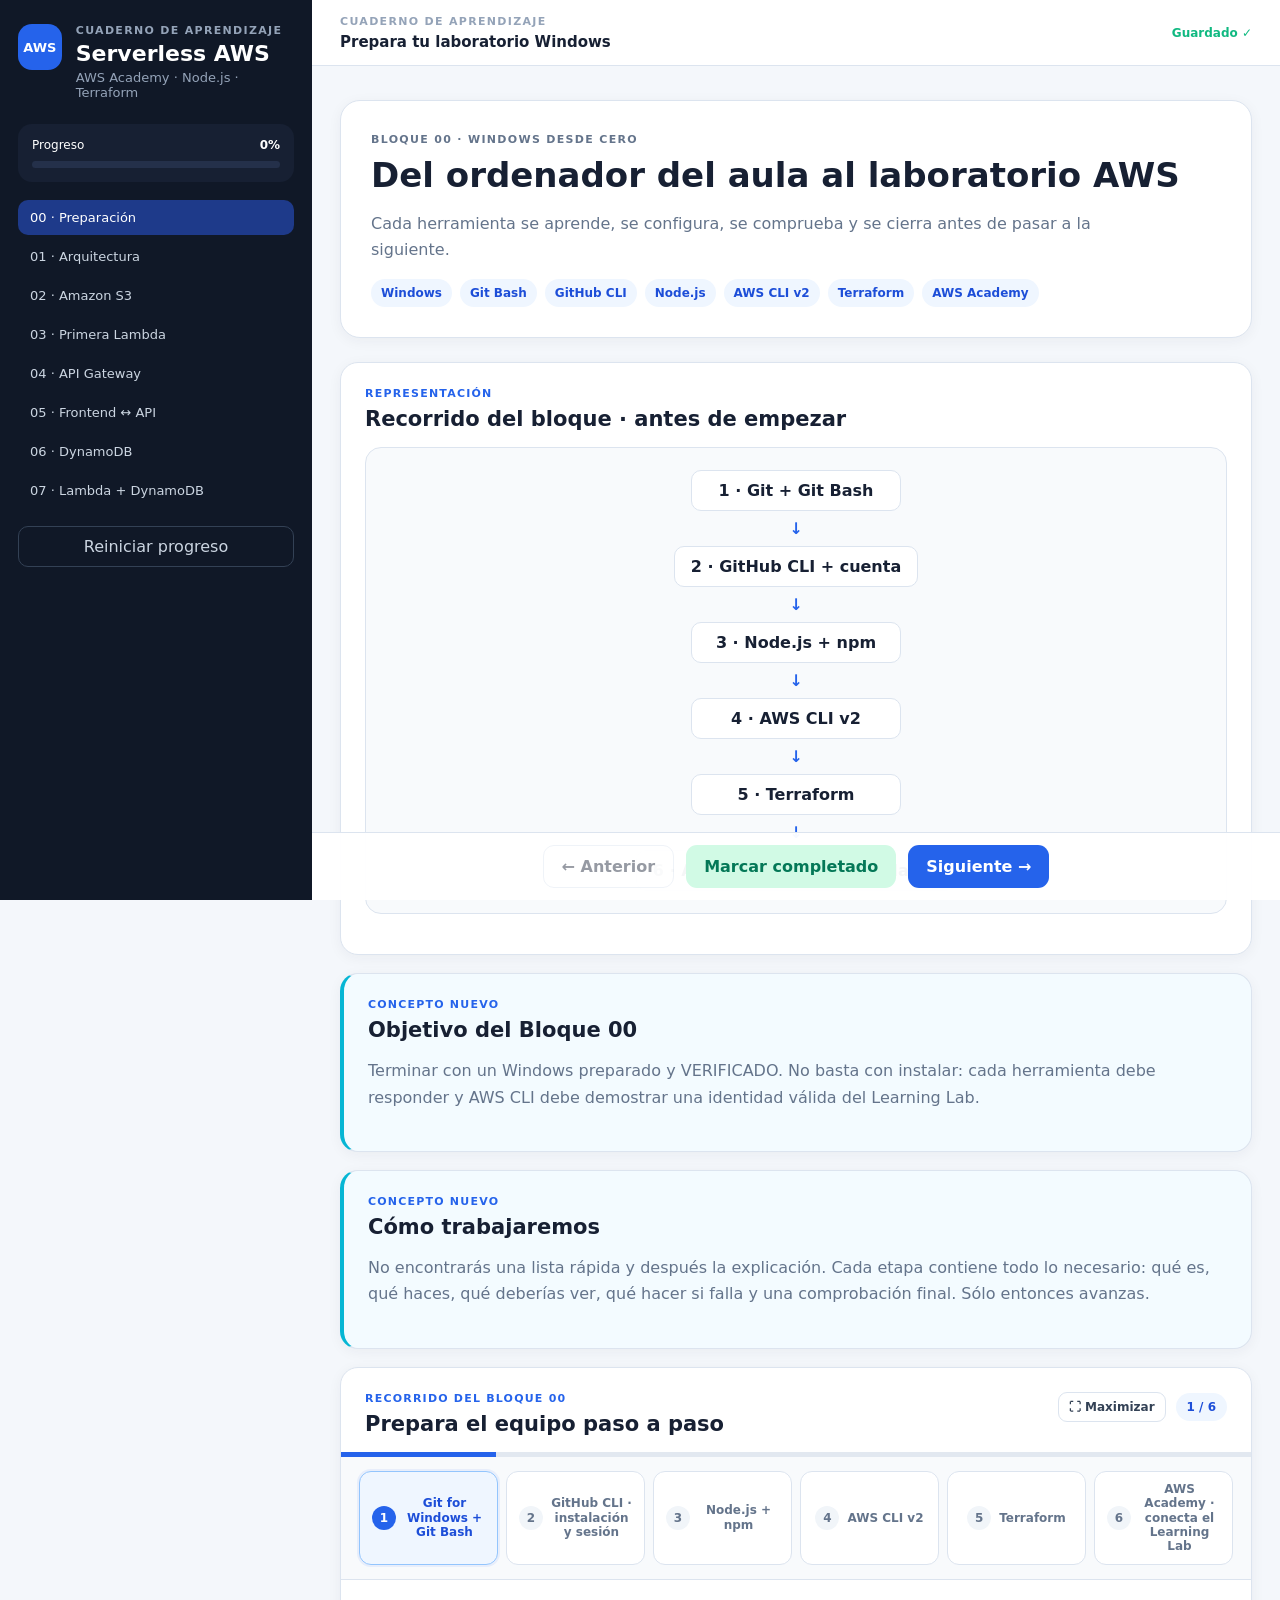
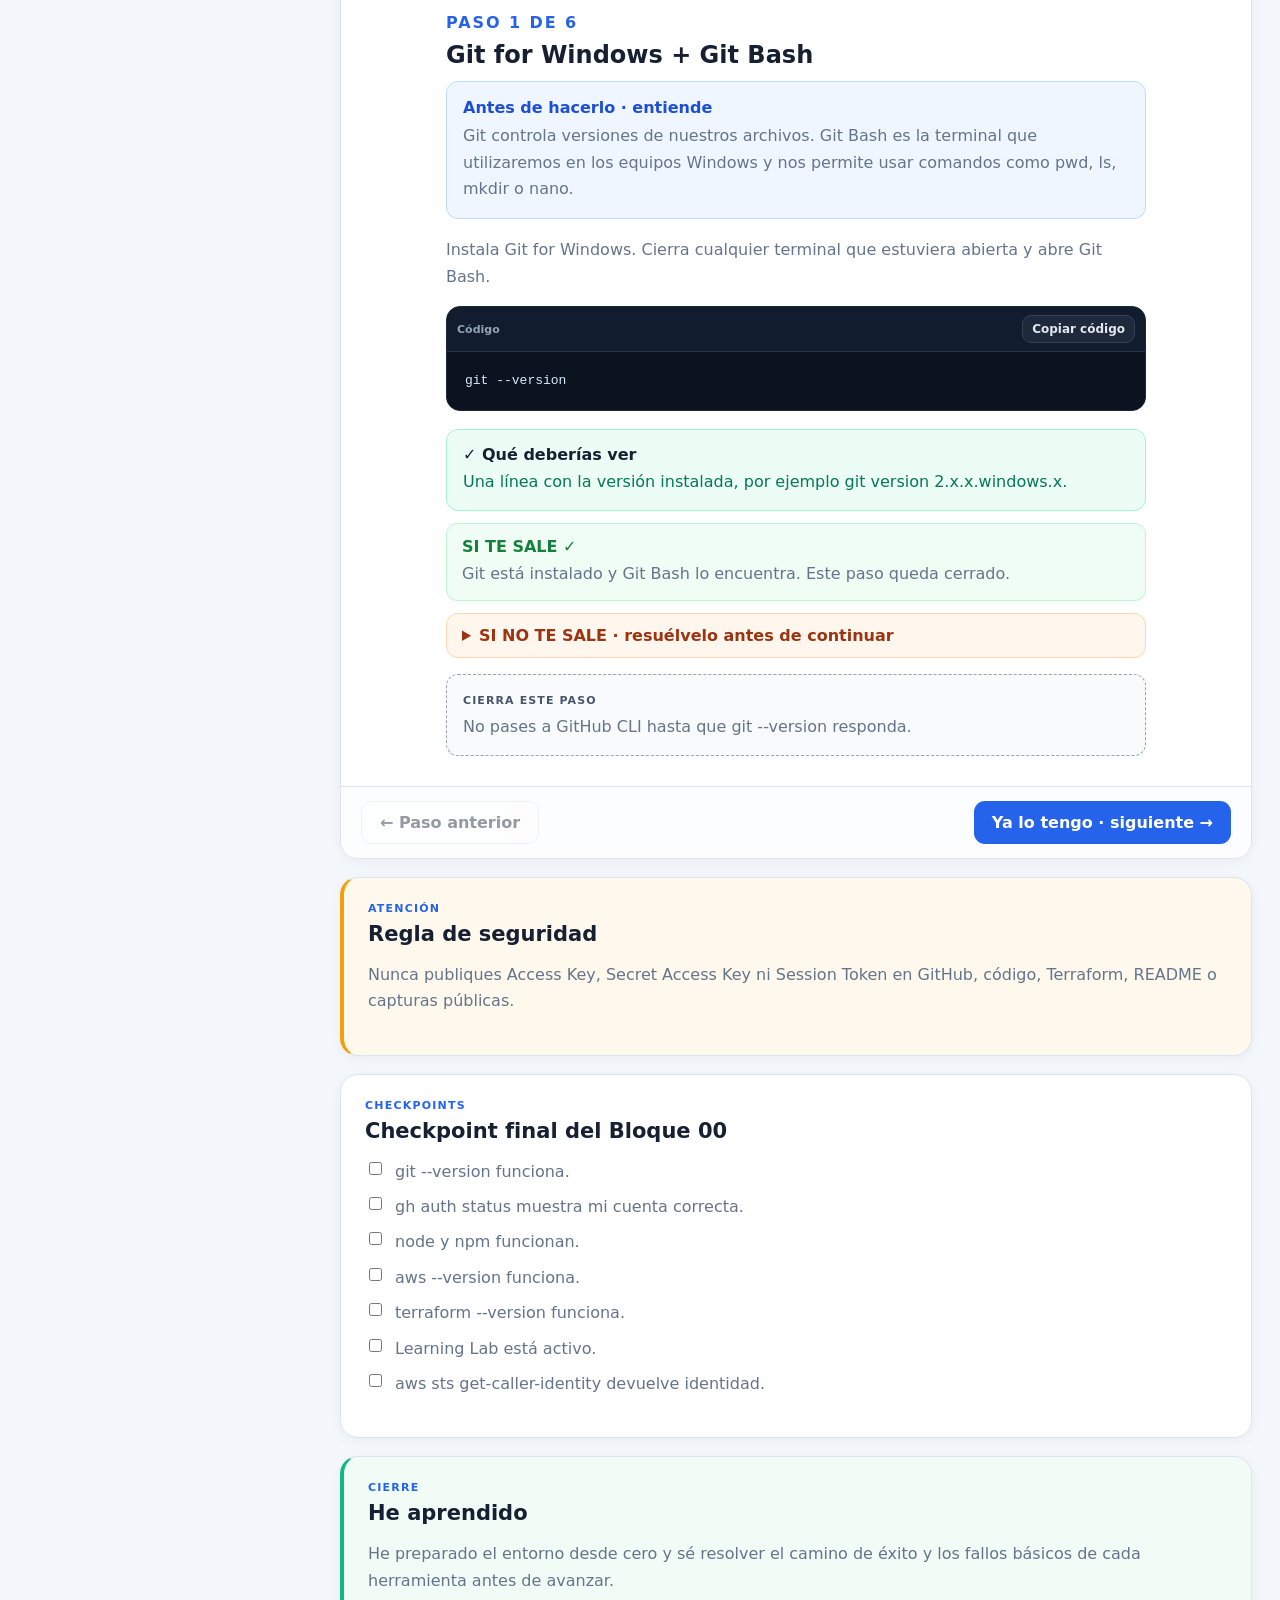
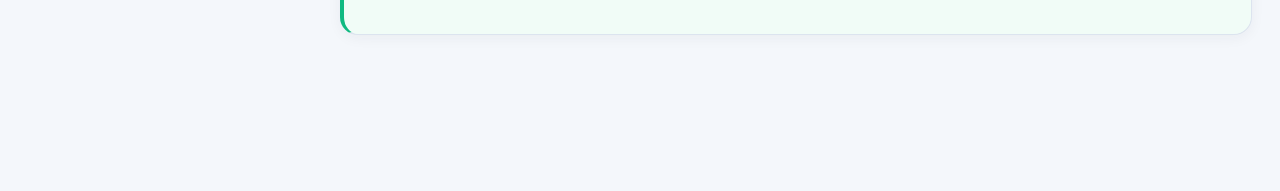
==== commit 7f510b21: "Carga bloque 08 SNS" ====
--- a/index.html
+++ b/index.html
@@ -60,6 +60,7 @@
   <script src="lessons/05-frontend-api.js"></script>
   <script src="lessons/06-dynamodb.js"></script>
   <script src="lessons/07-lambda-dynamodb.js"></script>
+  <script src="lessons/08-sns.js"></script>
   <script src="data.js"></script>
   <script src="app.js"></script>
 </body>
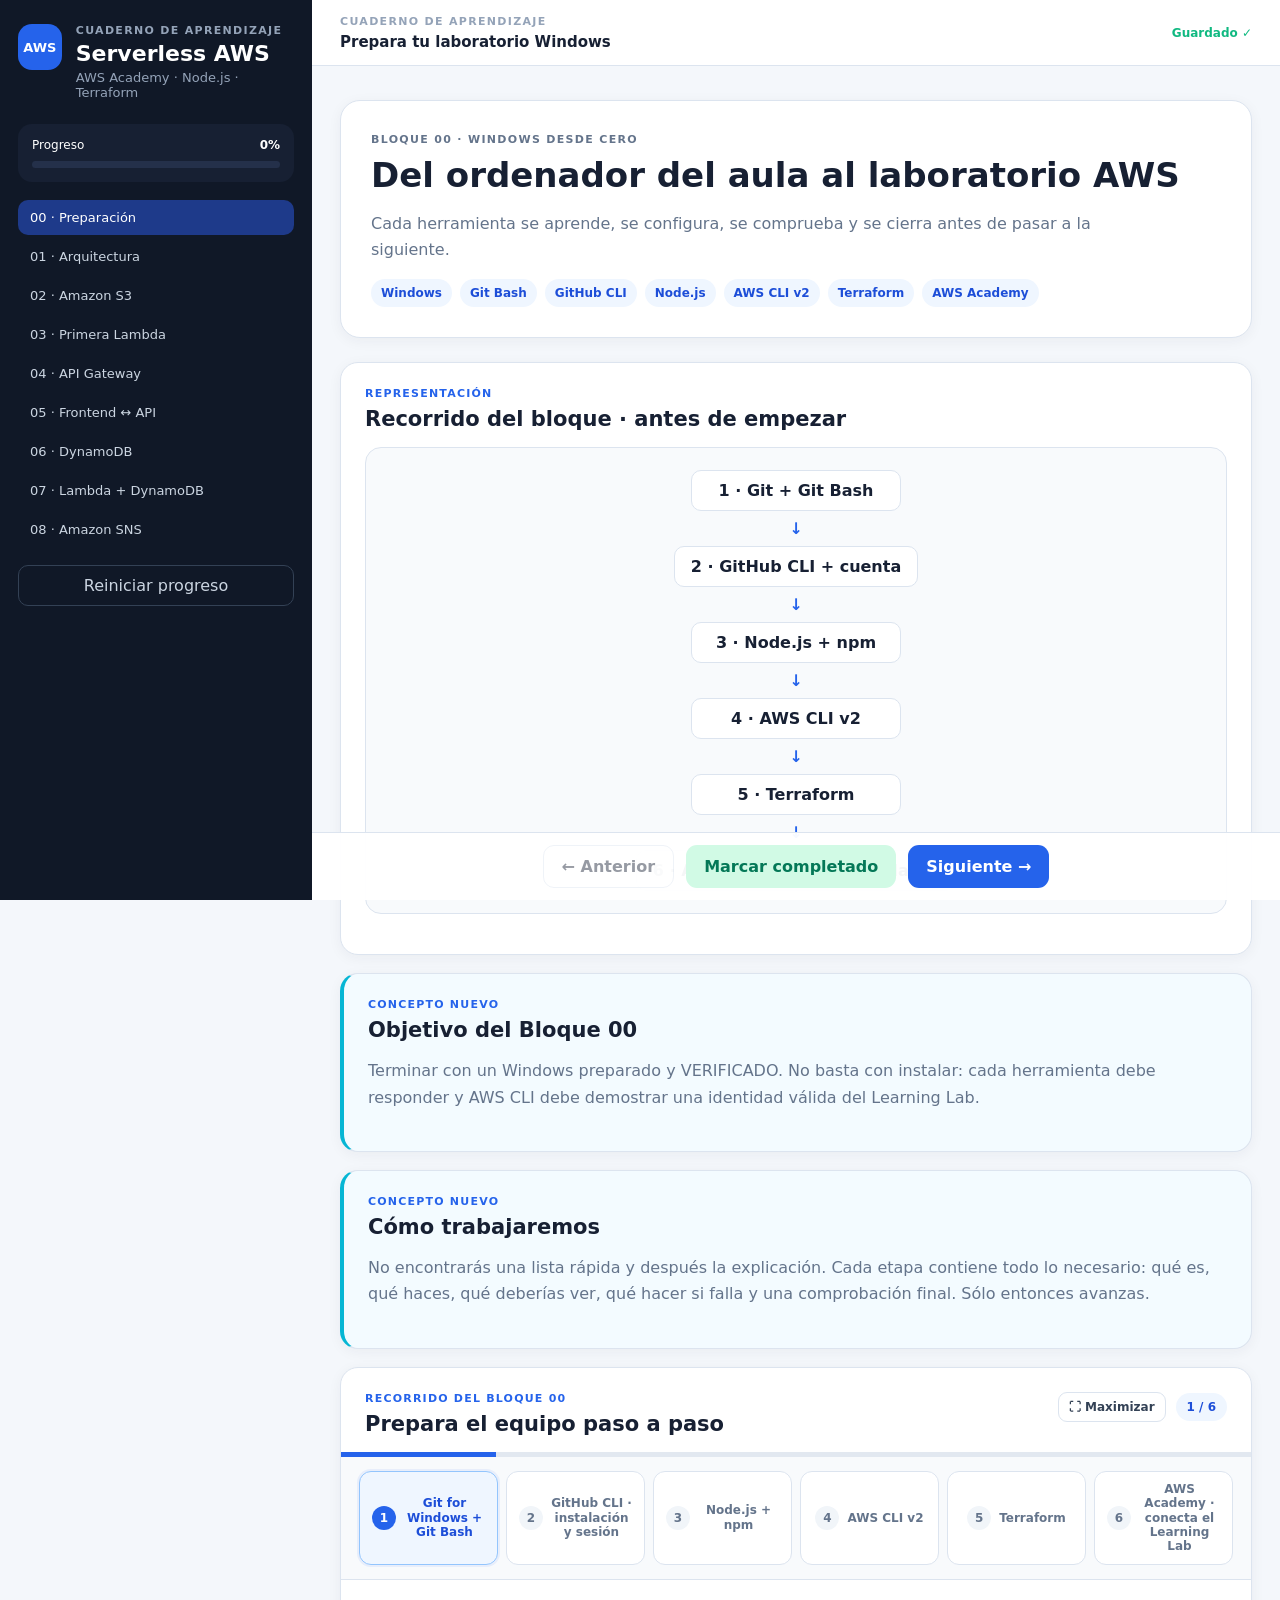
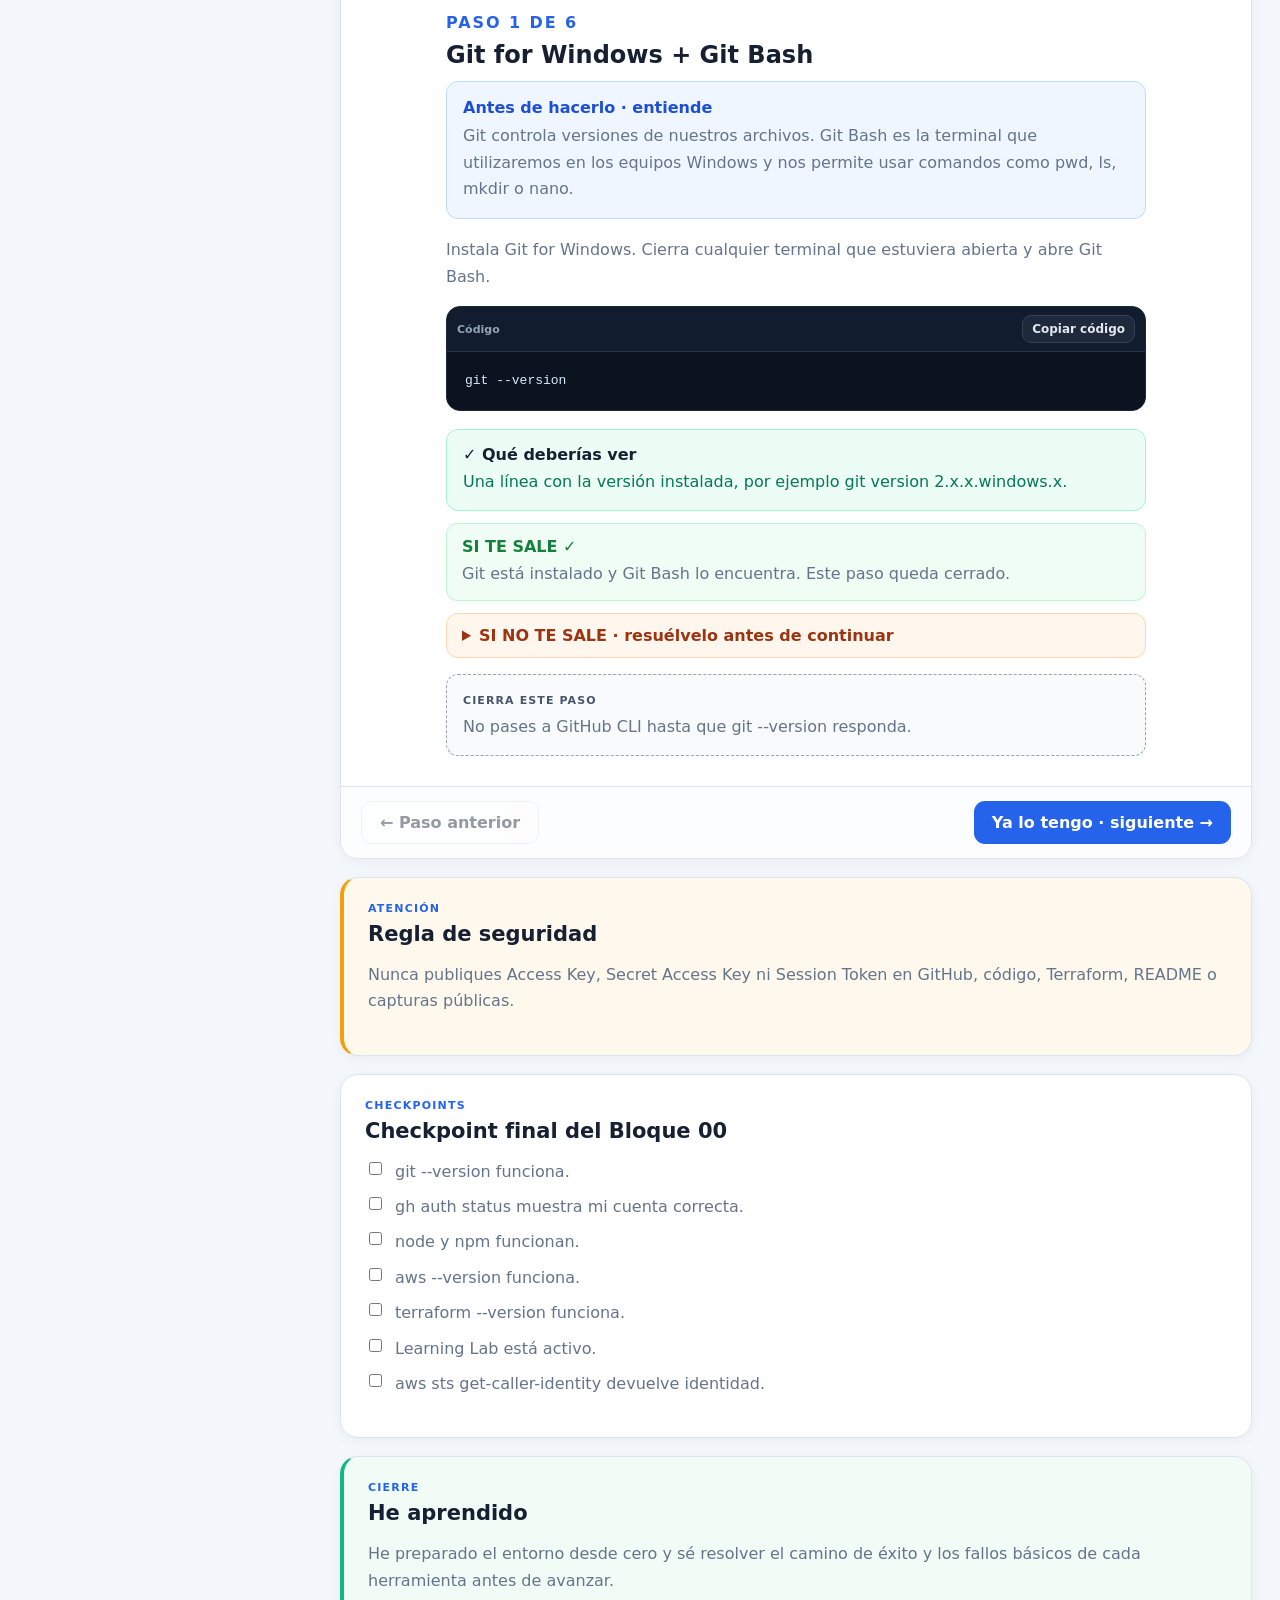
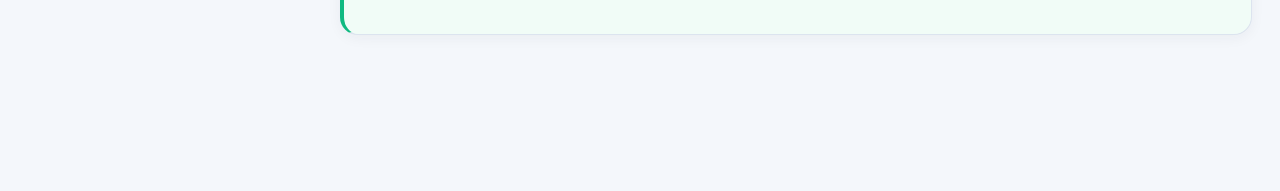
==== commit 403da75c: "Carga bloque 09 Terraform" ====
--- a/index.html
+++ b/index.html
@@ -61,6 +61,7 @@
   <script src="lessons/06-dynamodb.js"></script>
   <script src="lessons/07-lambda-dynamodb.js"></script>
   <script src="lessons/08-sns.js"></script>
+  <script src="lessons/09-terraform.js"></script>
   <script src="data.js"></script>
   <script src="app.js"></script>
 </body>
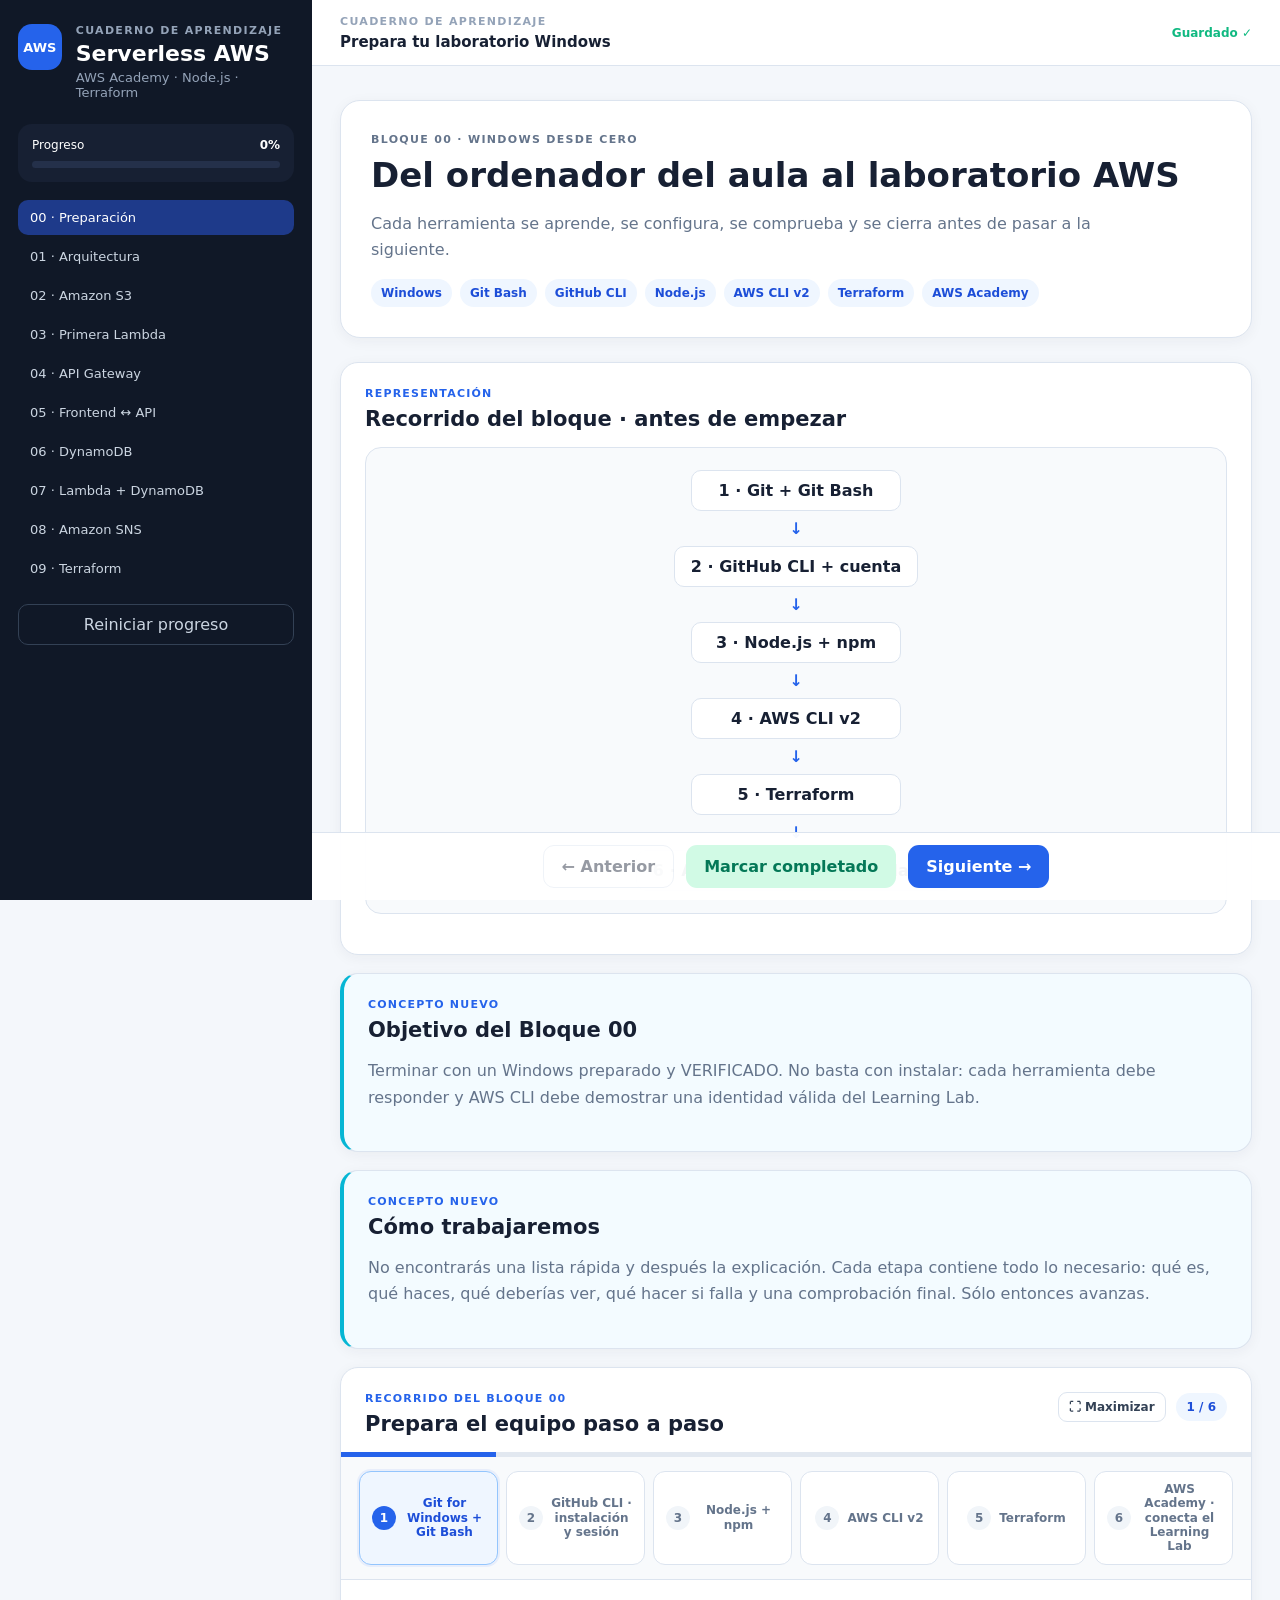
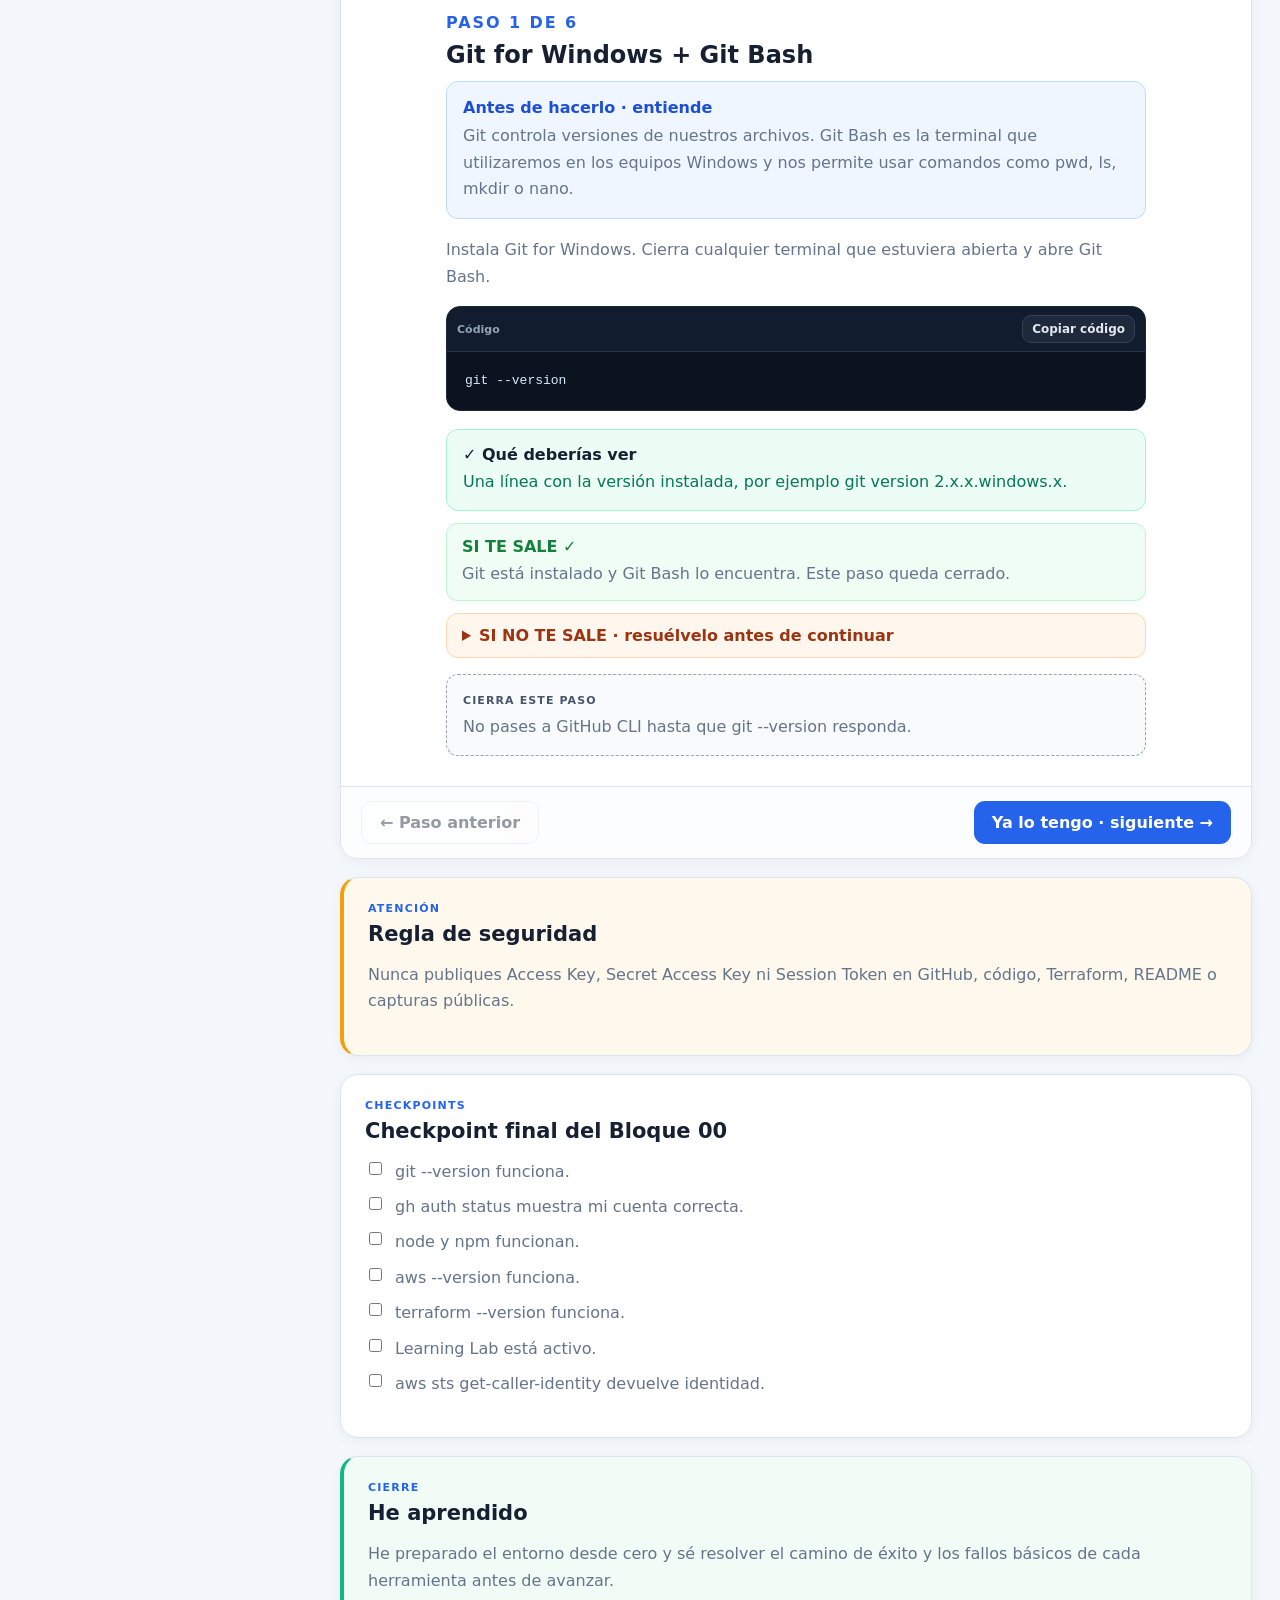
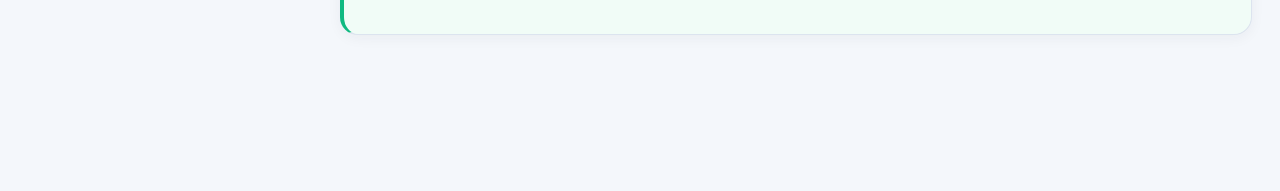
==== commit 7a17aed8: "Carga bloque 10 evaluable" ====
--- a/index.html
+++ b/index.html
@@ -62,6 +62,7 @@
   <script src="lessons/07-lambda-dynamodb.js"></script>
   <script src="lessons/08-sns.js"></script>
   <script src="lessons/09-terraform.js"></script>
+  <script src="lessons/10-reto.js"></script>
   <script src="data.js"></script>
   <script src="app.js"></script>
 </body>
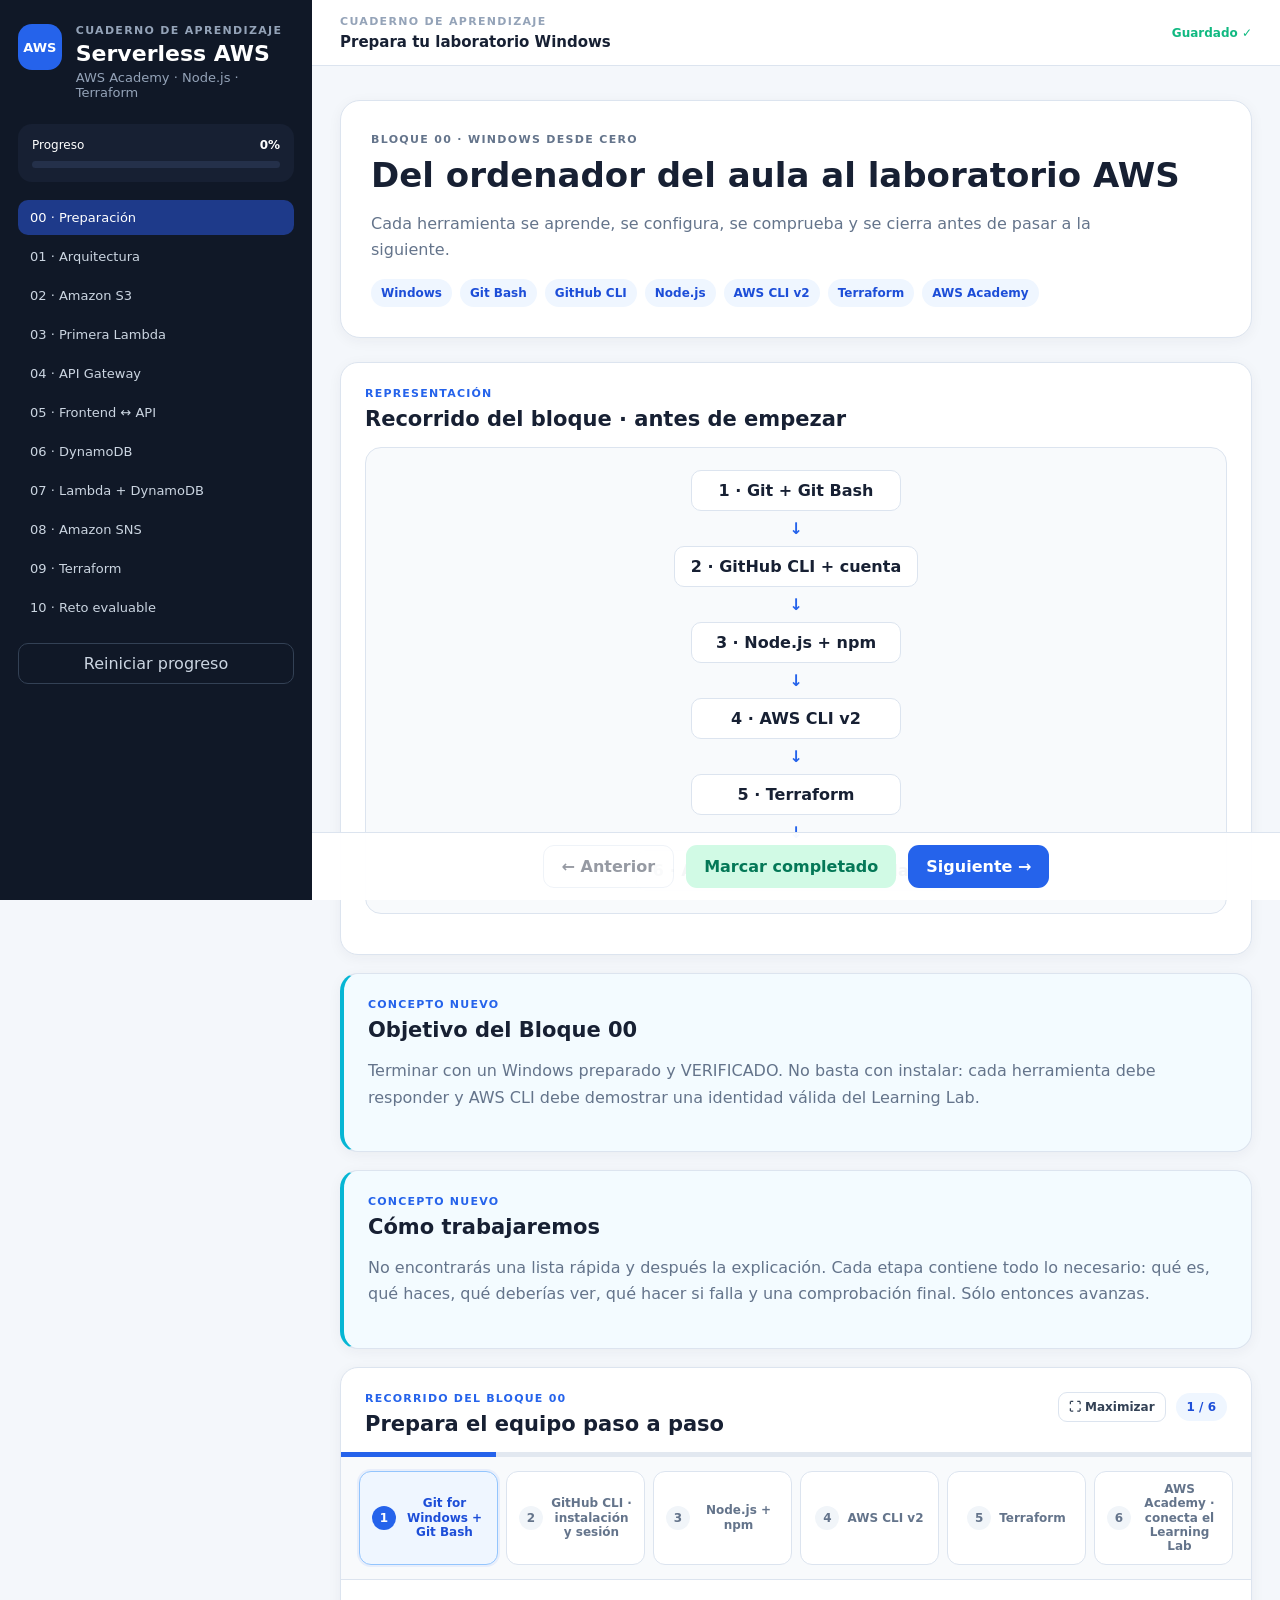
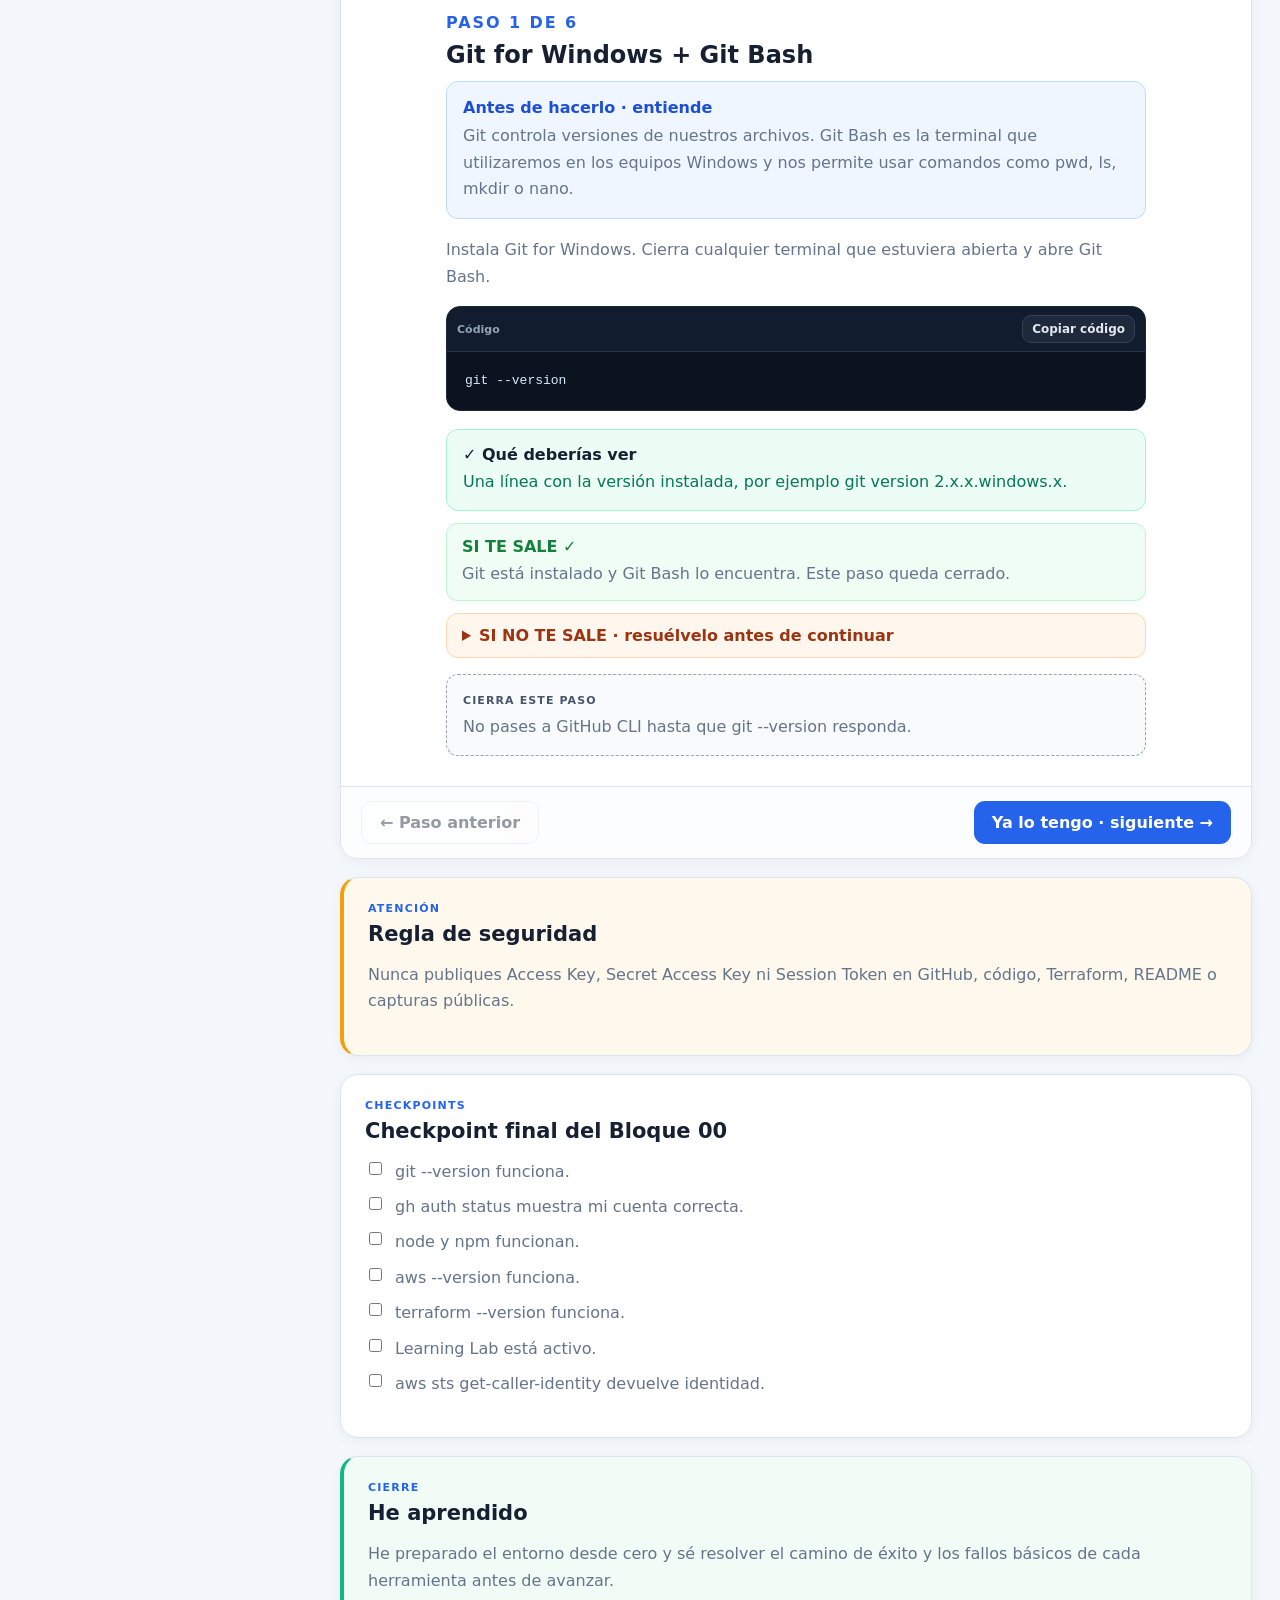
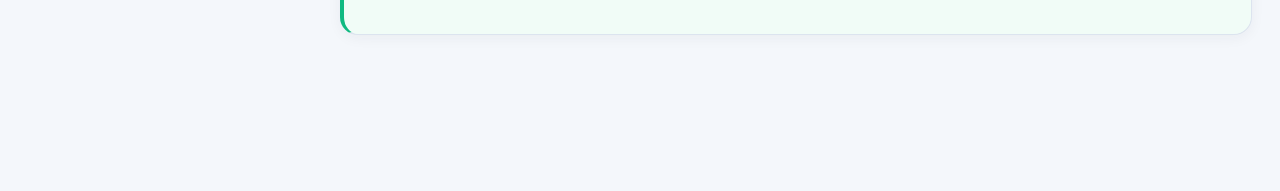
==== commit ca213c11: "Carga actividad de repaso tras API Gateway" ====
--- a/index.html
+++ b/index.html
@@ -57,6 +57,7 @@
   <script src="lessons/02-s3.js"></script>
   <script src="lessons/03-lambda.js"></script>
   <script src="lessons/04-api-gateway.js"></script>
+  <script src="lessons/04-repaso.js"></script>
   <script src="lessons/05-frontend-api.js"></script>
   <script src="lessons/06-dynamodb.js"></script>
   <script src="lessons/07-lambda-dynamodb.js"></script>
